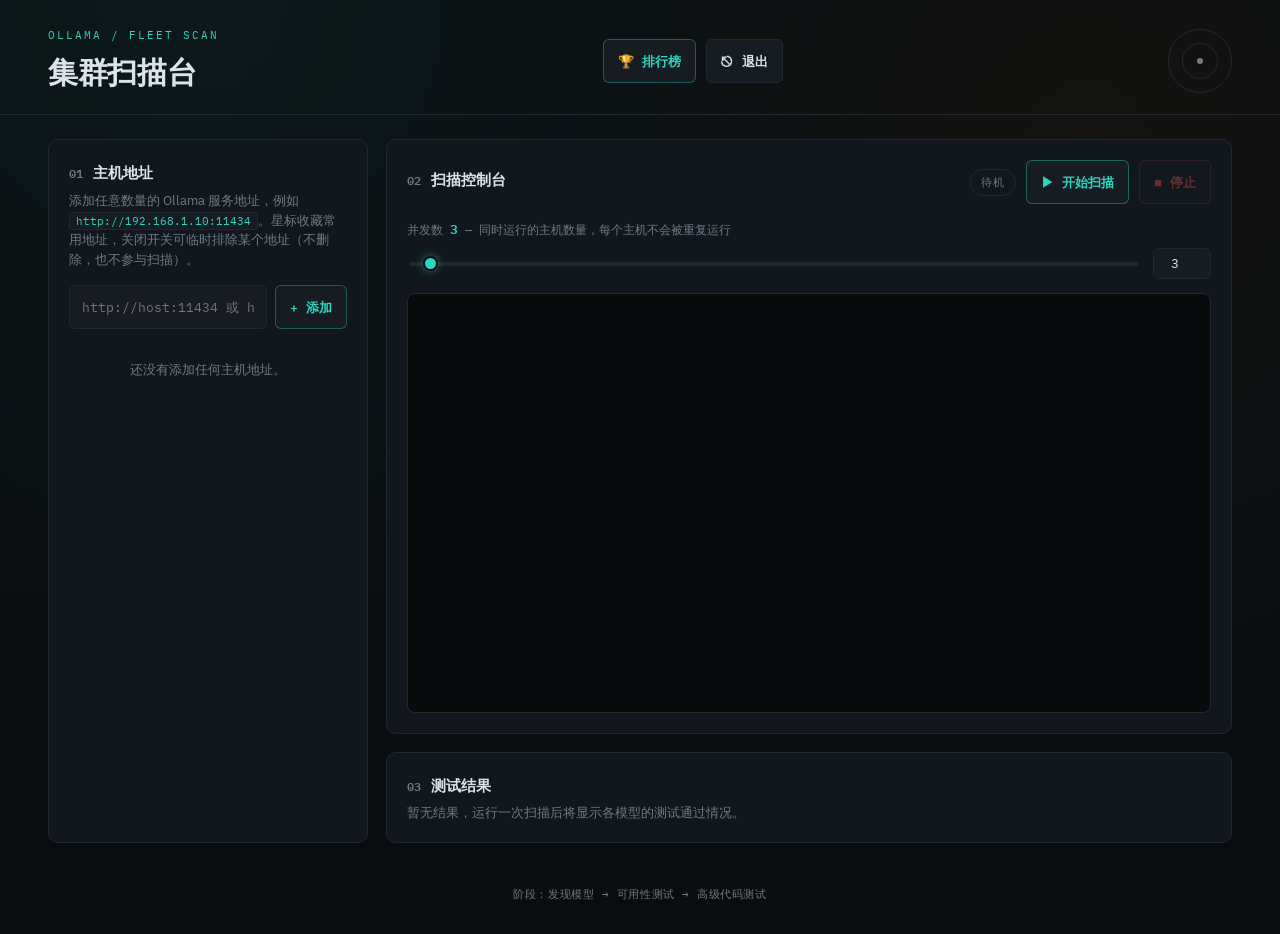
==== static/index.html @ 07a6839a "移到仓库根目录，方便 Coolify 直接识别" ====
<!DOCTYPE html>
<html lang="zh-CN">
<head>
<meta charset="UTF-8" />
<meta name="viewport" content="width=device-width, initial-scale=1.0" />
<title>Ollama 集群扫描台</title>
<link rel="preconnect" href="https://fonts.googleapis.com" />
<link href="https://fonts.googleapis.com/css2?family=IBM+Plex+Mono:wght@400;500;600;700&family=IBM+Plex+Sans:wght@400;500;600&display=swap" rel="stylesheet">
<link rel="stylesheet" href="style.css" />
</head>
<body>
  <div class="scanline-overlay" aria-hidden="true"></div>

  <header class="topbar">
    <div class="topbar__id">
      <span class="eyebrow">OLLAMA / FLEET SCAN</span>
      <h1>集群扫描台</h1>
    </div>
    <div class="topbar__actions">
      <button id="leaderboardToggle" class="btn btn--add">🏆 排行榜</button>
      <button id="logoutBtn" class="btn" title="退出登录">⎋ 退出</button>
    </div>
    <div class="radar" id="radar" aria-hidden="true">
      <div class="radar__ring radar__ring--1"></div>
      <div class="radar__ring radar__ring--2"></div>
      <div class="radar__sweep" id="radarSweep"></div>
      <div class="radar__core"></div>
    </div>
  </header>

  <main class="layout">
    <!-- 主机管理面板 -->
    <section class="panel panel--hosts" aria-labelledby="hostsTitle">
      <h2 id="hostsTitle" class="panel__title">
        <span class="panel__index">01</span> 主机地址
      </h2>
      <p class="panel__hint">添加任意数量的 Ollama 服务地址，例如 <code>http://192.168.1.10:11434</code>。星标收藏常用地址，关闭开关可临时排除某个地址（不删除，也不参与扫描）。</p>

      <form id="hostForm" class="host-form">
        <input
          type="text"
          id="hostInput"
          class="host-form__input"
          placeholder="http://host:11434 或 host:11434"
          autocomplete="off"
          spellcheck="false"
        />
        <button type="submit" class="btn btn--add">+ 添加</button>
      </form>

      <ul id="hostList" class="host-list" aria-live="polite">
        <!-- 动态渲染 -->
      </ul>
      <p id="hostEmpty" class="host-empty">还没有添加任何主机地址。</p>
    </section>

    <!-- 控制与日志 -->
    <section class="panel panel--console" aria-labelledby="consoleTitle">
      <div class="console-head">
        <h2 id="consoleTitle" class="panel__title">
          <span class="panel__index">02</span> 扫描控制台
        </h2>
        <div class="controls">
          <span id="statusPill" class="status-pill status-pill--idle">待机</span>
          <button id="startBtn" class="btn btn--start">▶ 开始扫描</button>
          <button id="stopBtn" class="btn btn--stop" disabled>■ 停止</button>
        </div>
      </div>

      <div class="concurrency">
        <label for="concurrencyRange" class="concurrency__label">
          并发数 <span id="concurrencyValue" class="concurrency__value">3</span>
          <span class="concurrency__hint">— 同时运行的主机数量，每个主机不会被重复运行</span>
        </label>
        <div class="concurrency__row">
          <input type="range" id="concurrencyRange" min="1" max="100" value="3" />
          <input type="number" id="concurrencyNumber" min="1" max="100" value="3" class="concurrency__number" />
        </div>
      </div>

      <div id="log" class="log" role="log" aria-live="polite"></div>
    </section>

    <!-- 结果面板 -->
    <section class="panel panel--results" aria-labelledby="resultsTitle">
      <h2 id="resultsTitle" class="panel__title">
        <span class="panel__index">03</span> 测试结果
      </h2>
      <div id="resultsBody" class="results-body">
        <p class="results-empty">暂无结果，运行一次扫描后将显示各模型的测试通过情况。</p>
      </div>
    </section>

    <!-- 排行榜（含左侧连通性侧边栏） -->
    <section class="panel panel--leaderboard" id="leaderboardPanel" aria-labelledby="leaderboardTitle" hidden>
      <div class="console-head">
        <h2 id="leaderboardTitle" class="panel__title">
          <span class="panel__index">04</span> 响应速度排行榜
        </h2>
        <button id="leaderboardRefresh" class="btn btn--add">↻ 刷新</button>
      </div>
      <p class="panel__hint">按高级测试总耗时升序排名，仅全部通过的模型参与排名；失败项只额外记录，不参与排名。点击「重新测试」验证该 链接+模型 是否仍然有效。</p>

      <div class="leaderboard-layout">
        <!-- 左侧：已添加链接 + 每个模型的连通性状态 -->
        <aside class="lb-sidebar" aria-label="链接与模型连通性">
          <h3 class="lb-sidebar__title">已添加链接</h3>
          <ul id="lbHostList" class="lb-host-list"></ul>
          <p id="lbHostEmpty" class="host-empty">还没有已添加的主机地址。</p>

          <div id="lbModelPanel" class="lb-model-panel" hidden>
            <div class="lb-model-panel__head">
              <span id="lbModelHostLabel" class="lb-model-panel__host"></span>
            </div>
            <ul id="lbModelList" class="lb-model-list"></ul>
            <p id="lbModelEmpty" class="host-empty">该主机尚无已发现的模型，先运行一次扫描。</p>
          </div>
        </aside>

        <!-- 右侧：排行榜表格 -->
        <div class="lb-main">
          <div class="lb-section">
            <h3 class="lb-section__title">排行榜（全部通过）</h3>
            <div id="lbRanked" class="lb-table">
              <p class="results-empty">暂无排名数据。</p>
            </div>
          </div>
          <div class="lb-section">
            <h3 class="lb-section__title">失败记录（不参与排名）</h3>
            <div id="lbFailed" class="lb-table">
              <p class="results-empty">暂无失败记录。</p>
            </div>
          </div>
        </div>
      </div>
    </section>
  </main>

  <footer class="footer">
    <span>阶段：发现模型 → 可用性测试 → 高级代码测试</span>
  </footer>

  <script src="app.js"></script>
</body>
</html>
---- static/style.css ----
/* ===== Design tokens =====
   void   #0A0D10  background
   panel  #12171D  card surface
   line   #212930  borders / hairlines
   ink    #DCE4EA  primary text
   dim    #6E7A85  secondary text
   signal #2DD4BF  teal — pass / active
   warn   #F5A524  amber — running
   fail   #FB5D5D  red — failure
*/

:root {
  --void: #0A0D10;
  --panel: #12171D;
  --panel-raised: #161C22;
  --line: #212930;
  --ink: #DCE4EA;
  --dim: #6E7A85;
  --signal: #2DD4BF;
  --warn: #F5A524;
  --fail: #FB5D5D;
  --font-mono: 'IBM Plex Mono', ui-monospace, SFMono-Regular, Menlo, monospace;
  --font-sans: 'IBM Plex Sans', system-ui, -apple-system, sans-serif;
}

* { box-sizing: border-box; }

html, body {
  margin: 0;
  padding: 0;
  background: var(--void);
  color: var(--ink);
  font-family: var(--font-sans);
  min-height: 100vh;
}

body {
  background-image:
    radial-gradient(circle at 15% 0%, rgba(45, 212, 191, 0.06), transparent 45%),
    radial-gradient(circle at 85% 15%, rgba(245, 165, 36, 0.04), transparent 40%);
}

.scanline-overlay {
  position: fixed;
  inset: 0;
  pointer-events: none;
  z-index: 1;
  background: repeating-linear-gradient(
    to bottom,
    rgba(255,255,255,0.012) 0px,
    rgba(255,255,255,0.012) 1px,
    transparent 1px,
    transparent 3px
  );
  opacity: 0.5;
}

code {
  font-family: var(--font-mono);
  background: var(--panel-raised);
  border: 1px solid var(--line);
  padding: 1px 6px;
  border-radius: 3px;
  font-size: 0.85em;
  color: var(--signal);
}

/* ===== Topbar ===== */

.topbar {
  display: flex;
  align-items: center;
  justify-content: space-between;
  padding: 28px clamp(16px, 4vw, 48px) 20px;
  border-bottom: 1px solid var(--line);
}

.eyebrow {
  display: block;
  font-family: var(--font-mono);
  font-size: 11px;
  letter-spacing: 0.18em;
  color: var(--signal);
  margin-bottom: 6px;
}

.topbar__id h1 {
  font-family: var(--font-mono);
  font-weight: 600;
  font-size: clamp(22px, 3.4vw, 30px);
  margin: 0;
  letter-spacing: -0.01em;
}

/* Signature element: radar sweep */
.radar {
  position: relative;
  width: 64px;
  height: 64px;
  flex-shrink: 0;
}

.radar__ring {
  position: absolute;
  inset: 0;
  border-radius: 50%;
  border: 1px solid var(--line);
}

.radar__ring--2 {
  inset: 14px;
}

.radar__core {
  position: absolute;
  inset: 0;
  margin: auto;
  width: 6px;
  height: 6px;
  border-radius: 50%;
  background: var(--dim);
  transition: background 0.4s ease, box-shadow 0.4s ease;
}

.radar__sweep {
  position: absolute;
  inset: 0;
  border-radius: 50%;
  background: conic-gradient(from 0deg, rgba(45,212,191,0.55), transparent 30%);
  opacity: 0;
  animation: none;
}

.radar.is-active .radar__sweep {
  opacity: 1;
  animation: spin 1.8s linear infinite;
}

.radar.is-active .radar__core {
  background: var(--signal);
  box-shadow: 0 0 10px 2px rgba(45,212,191,0.5);
}

@keyframes spin {
  to { transform: rotate(360deg); }
}

@media (prefers-reduced-motion: reduce) {
  .radar.is-active .radar__sweep { animation: none; opacity: 0.35; }
}

/* ===== Layout ===== */

.layout {
  display: grid;
  grid-template-columns: 320px 1fr;
  grid-template-rows: auto auto;
  gap: 18px;
  padding: 24px clamp(16px, 4vw, 48px);
  position: relative;
  z-index: 2;
}

.panel--hosts { grid-column: 1; grid-row: 1 / 3; }
.panel--console { grid-column: 2; grid-row: 1; }
.panel--results { grid-column: 2; grid-row: 2; }
.panel--leaderboard { grid-column: 1 / 3; grid-row: 3; }

@media (max-width: 880px) {
  .layout { grid-template-columns: 1fr; }
  .panel--hosts, .panel--console, .panel--results, .panel--leaderboard { grid-column: 1; grid-row: auto; }
}

.topbar__actions {
  display: flex;
  align-items: center;
  gap: 10px;
}

.panel {
  background: var(--panel);
  border: 1px solid var(--line);
  border-radius: 10px;
  padding: 20px;
}

.panel__title {
  display: flex;
  align-items: baseline;
  gap: 10px;
  font-family: var(--font-mono);
  font-size: 15px;
  font-weight: 600;
  margin: 0 0 6px;
  color: var(--ink);
}

.panel__index {
  color: var(--dim);
  font-size: 12px;
}

.panel__hint {
  color: var(--dim);
  font-size: 13px;
  margin: 0 0 16px;
  line-height: 1.5;
}

/* ===== Host form & list ===== */

.host-form {
  display: flex;
  gap: 8px;
  margin-bottom: 14px;
}

.host-form__input {
  flex: 1;
  background: var(--panel-raised);
  border: 1px solid var(--line);
  border-radius: 6px;
  padding: 10px 12px;
  color: var(--ink);
  font-family: var(--font-mono);
  font-size: 13px;
  outline: none;
  min-width: 0;
}

.host-form__input:focus {
  border-color: var(--signal);
  box-shadow: 0 0 0 3px rgba(45,212,191,0.15);
}

.btn {
  font-family: var(--font-mono);
  font-size: 13px;
  font-weight: 600;
  border-radius: 6px;
  border: 1px solid var(--line);
  padding: 10px 14px;
  cursor: pointer;
  background: var(--panel-raised);
  color: var(--ink);
  transition: border-color 0.15s ease, color 0.15s ease, background 0.15s ease;
  white-space: nowrap;
}

.btn:focus-visible {
  outline: 2px solid var(--signal);
  outline-offset: 2px;
}

.btn:hover:not(:disabled) { border-color: var(--dim); }

.btn--add { color: var(--signal); border-color: rgba(45,212,191,0.35); }
.btn--add:hover:not(:disabled) { background: rgba(45,212,191,0.08); }

.btn--start { color: var(--signal); border-color: rgba(45,212,191,0.4); }
.btn--start:hover:not(:disabled) { background: rgba(45,212,191,0.1); }

.btn--stop { color: var(--fail); border-color: rgba(251,93,93,0.35); }
.btn--stop:hover:not(:disabled) { background: rgba(251,93,93,0.1); }

.btn:disabled { opacity: 0.35; cursor: not-allowed; }

.host-list {
  list-style: none;
  margin: 0;
  padding: 0;
  display: flex;
  flex-direction: column;
  gap: 6px;
  max-height: 480px;
  overflow-y: auto;
}

.host-item {
  display: flex;
  align-items: center;
  gap: 8px;
  background: var(--panel-raised);
  border: 1px solid var(--line);
  border-radius: 6px;
  padding: 9px 10px;
  transition: opacity 0.15s ease;
}

.host-item--disabled {
  opacity: 0.45;
}

.host-item--disabled .host-item__url {
  text-decoration: line-through;
  text-decoration-color: var(--dim);
}

/* Star / favorite toggle */
.host-item__star {
  background: none;
  border: none;
  cursor: pointer;
  font-size: 15px;
  line-height: 1;
  padding: 2px 3px;
  color: var(--line);
  flex-shrink: 0;
  transition: color 0.15s ease, text-shadow 0.15s ease, transform 0.1s ease;
}

.host-item__star:hover { color: var(--dim); }

.host-item__star.is-lit {
  color: var(--warn);
  text-shadow: 0 0 8px rgba(245,165,36,0.55);
}

.host-item__star:active { transform: scale(0.9); }

.host-item__url {
  font-family: var(--font-mono);
  font-size: 12.5px;
  flex: 1;
  overflow: hidden;
  text-overflow: ellipsis;
  white-space: nowrap;
  color: var(--ink);
}

/* Enable/disable toggle switch */
.host-item__toggle {
  position: relative;
  flex-shrink: 0;
  cursor: pointer;
}

.host-item__toggle input {
  position: absolute;
  opacity: 0;
  width: 1px;
  height: 1px;
}

.host-item__toggle-track {
  display: block;
  width: 30px;
  height: 17px;
  border-radius: 999px;
  background: var(--void);
  border: 1px solid var(--line);
  position: relative;
  transition: background 0.15s ease, border-color 0.15s ease;
}

.host-item__toggle-thumb {
  position: absolute;
  top: 1px;
  left: 1px;
  width: 13px;
  height: 13px;
  border-radius: 50%;
  background: var(--dim);
  transition: transform 0.15s ease, background 0.15s ease;
}

.host-item__toggle input:checked + .host-item__toggle-track {
  background: rgba(45,212,191,0.15);
  border-color: rgba(45,212,191,0.5);
}

.host-item__toggle input:checked + .host-item__toggle-track .host-item__toggle-thumb {
  transform: translateX(13px);
  background: var(--signal);
  box-shadow: 0 0 6px rgba(45,212,191,0.5);
}

.host-item__toggle input:focus-visible + .host-item__toggle-track {
  outline: 2px solid var(--signal);
  outline-offset: 2px;
}

.host-item__remove {
  background: none;
  border: none;
  color: var(--dim);
  cursor: pointer;
  font-size: 15px;
  line-height: 1;
  padding: 4px 6px;
  border-radius: 4px;
  flex-shrink: 0;
}

.host-item__remove:hover { color: var(--fail); background: rgba(251,93,93,0.1); }

.host-empty {
  color: var(--dim);
  font-size: 13px;
  text-align: center;
  padding: 18px 0;
  margin: 0;
}

/* ===== Console ===== */

.console-head {
  display: flex;
  align-items: center;
  justify-content: space-between;
  flex-wrap: wrap;
  gap: 12px;
  margin-bottom: 14px;
}

.controls {
  display: flex;
  align-items: center;
  gap: 10px;
}

.status-pill {
  font-family: var(--font-mono);
  font-size: 11px;
  letter-spacing: 0.08em;
  padding: 5px 10px;
  border-radius: 999px;
  border: 1px solid var(--line);
  color: var(--dim);
}

.status-pill--idle { color: var(--dim); }
.status-pill--running { color: var(--warn); border-color: rgba(245,165,36,0.4); background: rgba(245,165,36,0.08); }
.status-pill--stopping { color: var(--fail); border-color: rgba(251,93,93,0.4); background: rgba(251,93,93,0.08); }
.status-pill--done { color: var(--signal); border-color: rgba(45,212,191,0.4); background: rgba(45,212,191,0.08); }

.log {
  background: #080A0C;
  border: 1px solid var(--line);
  border-radius: 8px;
  padding: 14px 16px;
  height: 420px;
  overflow-y: auto;
  font-family: var(--font-mono);
  font-size: 12.5px;
  line-height: 1.65;
  color: #A9B4BC;
  white-space: pre-wrap;
  word-break: break-word;
}

/* ===== Concurrency control ===== */

.concurrency {
  margin-bottom: 14px;
}

.concurrency__label {
  display: block;
  font-family: var(--font-mono);
  font-size: 12px;
  color: var(--dim);
  margin-bottom: 8px;
}

.concurrency__value {
  color: var(--signal);
  font-weight: 600;
  font-size: 13px;
}

.concurrency__hint {
  color: var(--dim);
  font-weight: 400;
}

.concurrency__row {
  display: flex;
  align-items: center;
  gap: 12px;
}

.concurrency__row input[type="range"] {
  flex: 1;
  -webkit-appearance: none;
  appearance: none;
  height: 4px;
  border-radius: 999px;
  background: var(--line);
  outline: none;
}

.concurrency__row input[type="range"]::-webkit-slider-thumb {
  -webkit-appearance: none;
  appearance: none;
  width: 15px;
  height: 15px;
  border-radius: 50%;
  background: var(--signal);
  box-shadow: 0 0 8px rgba(45,212,191,0.5);
  cursor: pointer;
  border: 2px solid var(--void);
}

.concurrency__row input[type="range"]::-moz-range-thumb {
  width: 15px;
  height: 15px;
  border-radius: 50%;
  background: var(--signal);
  box-shadow: 0 0 8px rgba(45,212,191,0.5);
  cursor: pointer;
  border: 2px solid var(--void);
}

.concurrency__row input[type="range"]:disabled {
  opacity: 0.4;
}

.concurrency__number {
  width: 58px;
  background: var(--panel-raised);
  border: 1px solid var(--line);
  border-radius: 6px;
  padding: 6px 8px;
  color: var(--ink);
  font-family: var(--font-mono);
  font-size: 13px;
  text-align: center;
}

.concurrency__number:focus {
  outline: none;
  border-color: var(--signal);
  box-shadow: 0 0 0 3px rgba(45,212,191,0.15);
}

.concurrency__number:disabled {
  opacity: 0.4;
}

.log__empty { color: var(--dim); }

.log__line { }
.log__ts { color: var(--dim); margin-right: 8px; }

/* ===== Results ===== */

.results-empty {
  color: var(--dim);
  font-size: 13px;
  margin: 0;
}

.results-body { display: flex; flex-direction: column; gap: 14px; }

.result-card {
  border: 1px solid var(--line);
  border-radius: 8px;
  overflow: hidden;
}

.result-card__head {
  display: flex;
  align-items: center;
  justify-content: space-between;
  padding: 10px 14px;
  background: var(--panel-raised);
  font-family: var(--font-mono);
  font-size: 13px;
}

.result-card__badge {
  font-size: 11px;
  padding: 3px 9px;
  border-radius: 999px;
  border: 1px solid;
}

.result-card__badge--pass { color: var(--signal); border-color: rgba(45,212,191,0.4); background: rgba(45,212,191,0.08); }
.result-card__badge--fail { color: var(--fail); border-color: rgba(251,93,93,0.4); background: rgba(251,93,93,0.08); }
.result-card__badge--na { color: var(--dim); border-color: var(--line); }

.result-card__tests {
  padding: 8px 14px 12px;
  display: flex;
  flex-direction: column;
  gap: 6px;
}

.result-test {
  display: flex;
  justify-content: space-between;
  gap: 10px;
  font-size: 12.5px;
  font-family: var(--font-mono);
}

.result-test__status--PASS { color: var(--signal); }
.result-test__status--CODE_ERROR,
.result-test__status--WRONG_OUTPUT,
.result-test__status--REQUEST_FAIL { color: var(--fail); }

/* ===== Footer ===== */

.footer {
  text-align: center;
  color: var(--dim);
  font-family: var(--font-mono);
  font-size: 11px;
  letter-spacing: 0.05em;
  padding: 20px 16px 32px;
}

/* ===== Login page ===== */

.login-body {
  display: flex;
  align-items: center;
  justify-content: center;
  min-height: 100vh;
}

.login-wrap {
  position: relative;
  z-index: 2;
  width: 100%;
  max-width: 380px;
  padding: 20px;
}

.login-card {
  background: var(--panel);
  border: 1px solid var(--line);
  border-radius: 10px;
  padding: 28px 26px 24px;
  display: flex;
  flex-direction: column;
  gap: 10px;
}

.login-title {
  font-family: var(--font-mono);
  font-size: 22px;
  font-weight: 600;
  margin: 0;
  color: var(--ink);
}

.login-hint {
  color: var(--dim);
  font-size: 13px;
  margin: 0 0 8px;
  line-height: 1.5;
}

.login-input {
  background: var(--panel-raised);
  border: 1px solid var(--line);
  border-radius: 6px;
  padding: 12px 14px;
  color: var(--ink);
  font-family: var(--font-mono);
  font-size: 14px;
  outline: none;
}

.login-input:focus { border-color: var(--signal); }

.login-submit { width: 100%; justify-content: center; margin-top: 4px; }

.login-error {
  min-height: 18px;
  color: var(--fail);
  font-size: 12.5px;
  margin: 4px 0 0;
}

/* ===== Leaderboard ===== */

.leaderboard-layout {
  display: grid;
  grid-template-columns: 260px 1fr;
  gap: 18px;
}

@media (max-width: 880px) {
  .leaderboard-layout { grid-template-columns: 1fr; }
}

.lb-sidebar {
  border-right: 1px solid var(--line);
  padding-right: 16px;
  display: flex;
  flex-direction: column;
  gap: 12px;
  min-width: 0;
}

@media (max-width: 880px) {
  .lb-sidebar { border-right: none; border-bottom: 1px solid var(--line); padding-right: 0; padding-bottom: 16px; }
}

.lb-sidebar__title {
  font-family: var(--font-mono);
  font-size: 12px;
  letter-spacing: 0.08em;
  color: var(--dim);
  text-transform: uppercase;
  margin: 0;
}

.lb-host-list {
  list-style: none;
  margin: 0;
  padding: 0;
  display: flex;
  flex-direction: column;
  gap: 6px;
  max-height: 220px;
  overflow-y: auto;
}

.lb-host-item {
  width: 100%;
  text-align: left;
  background: var(--panel-raised);
  border: 1px solid var(--line);
  border-radius: 6px;
  padding: 9px 12px;
  color: var(--ink);
  font-family: var(--font-mono);
  font-size: 12.5px;
  cursor: pointer;
  word-break: break-all;
}

.lb-host-item:hover { border-color: var(--dim); }
.lb-host-item.is-active { border-color: var(--signal); color: var(--signal); background: rgba(45,212,191,0.08); }

.lb-model-panel {
  border-top: 1px solid var(--line);
  padding-top: 12px;
}

.lb-model-panel__head {
  margin-bottom: 8px;
}

.lb-model-panel__host {
  font-family: var(--font-mono);
  font-size: 11.5px;
  color: var(--dim);
  word-break: break-all;
}

.lb-model-list {
  list-style: none;
  margin: 0;
  padding: 0;
  display: flex;
  flex-direction: column;
  gap: 6px;
  max-height: 260px;
  overflow-y: auto;
}

.lb-model-item {
  display: flex;
  align-items: center;
  gap: 8px;
  width: 100%;
  background: var(--panel-raised);
  border: 1px solid var(--line);
  border-radius: 6px;
  padding: 8px 10px;
  color: var(--ink);
  font-family: var(--font-mono);
  font-size: 12px;
  cursor: pointer;
  text-align: left;
}

.lb-model-item:hover { border-color: var(--dim); }

.status-dot {
  width: 9px;
  height: 9px;
  border-radius: 50%;
  flex: 0 0 auto;
  background: var(--dim);
  box-shadow: 0 0 0 3px transparent;
}

.status-dot--ok { background: var(--signal); box-shadow: 0 0 0 3px rgba(45,212,191,0.18); }
.status-dot--fail { background: var(--fail); box-shadow: 0 0 0 3px rgba(251,93,93,0.18); }
.status-dot--unknown { background: var(--dim); }
.status-dot--checking { background: var(--warn); animation: dot-pulse 0.9s ease-in-out infinite; }

@keyframes dot-pulse {
  0%, 100% { opacity: 1; }
  50% { opacity: 0.35; }
}

.lb-model-item__name { flex: 1; overflow: hidden; text-overflow: ellipsis; white-space: nowrap; }

.lb-main {
  display: flex;
  flex-direction: column;
  gap: 22px;
  min-width: 0;
}

.lb-section__title {
  font-family: var(--font-mono);
  font-size: 13px;
  color: var(--ink);
  margin: 0 0 10px;
}

.lb-table { display: flex; flex-direction: column; gap: 8px; }

.lb-row {
  display: flex;
  align-items: center;
  gap: 12px;
  background: var(--panel-raised);
  border: 1px solid var(--line);
  border-radius: 8px;
  padding: 10px 14px;
  flex-wrap: wrap;
}

.lb-row__rank {
  font-family: var(--font-mono);
  font-weight: 700;
  color: var(--signal);
  width: 28px;
  flex: 0 0 auto;
}

.lb-row--fail .lb-row__rank { color: var(--fail); }

.lb-row__info { flex: 1; min-width: 180px; }
.lb-row__model { font-family: var(--font-mono); font-size: 13px; color: var(--ink); }
.lb-row__host { color: var(--dim); font-size: 11.5px; word-break: break-all; }

.lb-row__stats {
  font-family: var(--font-mono);
  font-size: 12px;
  color: var(--dim);
  white-space: nowrap;
}

.lb-row__stats strong { color: var(--ink); }

.lb-row__retest {
  font-family: var(--font-mono);
  font-size: 11.5px;
  padding: 6px 10px;
  border-radius: 6px;
  border: 1px solid var(--line);
  background: transparent;
  color: var(--dim);
  cursor: pointer;
  flex: 0 0 auto;
}

.lb-row__retest:hover:not(:disabled) { color: var(--signal); border-color: rgba(45,212,191,0.4); }
.lb-row__retest:disabled { opacity: 0.5; cursor: wait; }
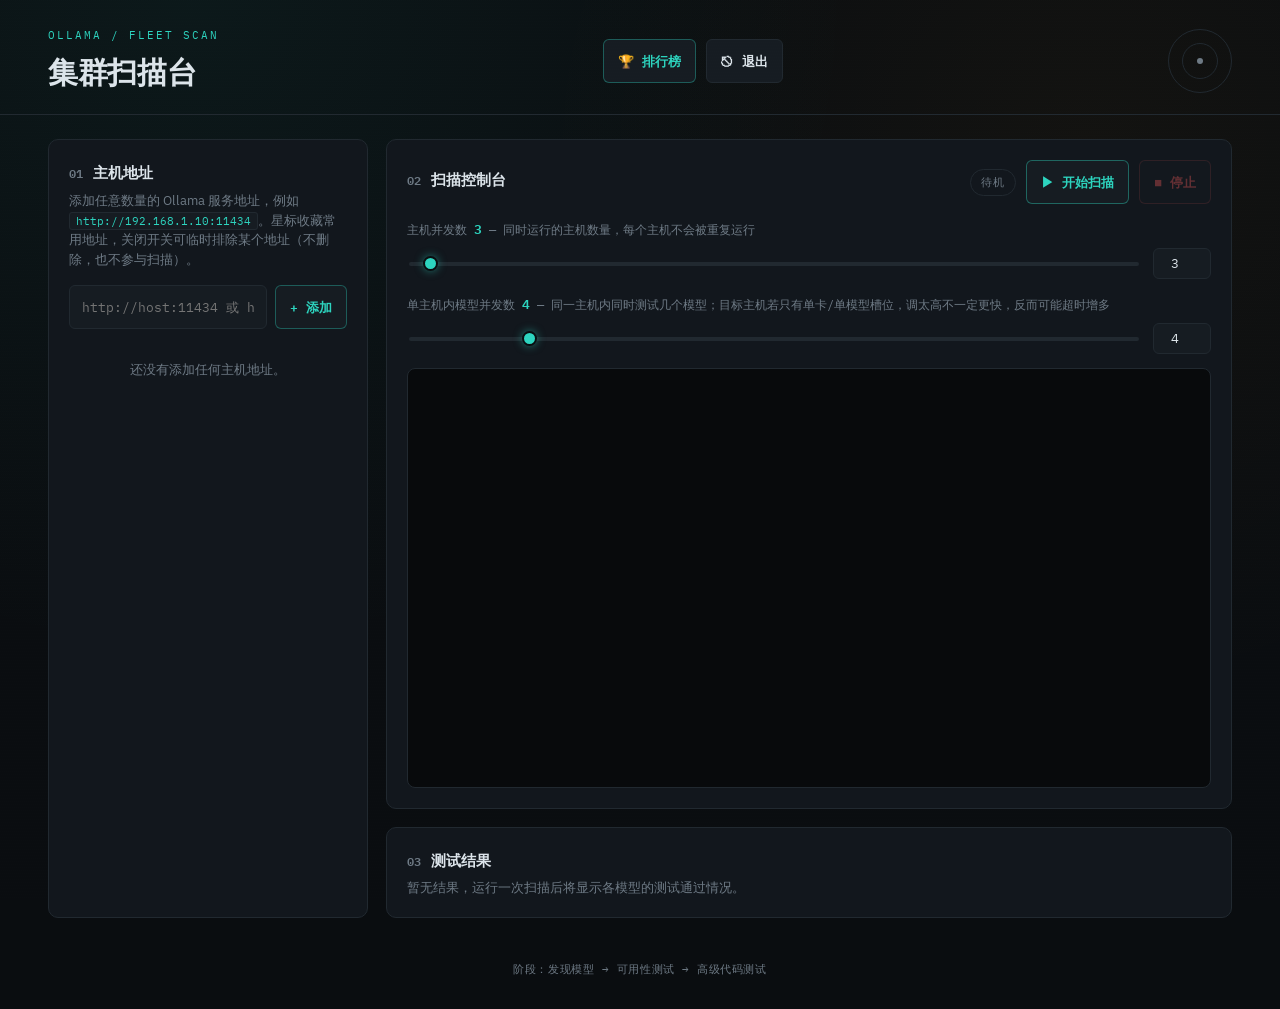
==== commit 38692daf: "Add files via upload" ====
--- a/static/index.html
+++ b/static/index.html
@@ -69,12 +69,23 @@
 
       <div class="concurrency">
         <label for="concurrencyRange" class="concurrency__label">
-          并发数 <span id="concurrencyValue" class="concurrency__value">3</span>
+          主机并发数 <span id="concurrencyValue" class="concurrency__value">3</span>
           <span class="concurrency__hint">— 同时运行的主机数量，每个主机不会被重复运行</span>
         </label>
         <div class="concurrency__row">
           <input type="range" id="concurrencyRange" min="1" max="100" value="3" />
           <input type="number" id="concurrencyNumber" min="1" max="100" value="3" class="concurrency__number" />
+        </div>
+      </div>
+
+      <div class="concurrency">
+        <label for="modelConcurrencyRange" class="concurrency__label">
+          单主机内模型并发数 <span id="modelConcurrencyValue" class="concurrency__value">4</span>
+          <span class="concurrency__hint">— 同一主机内同时测试几个模型；目标主机若只有单卡/单模型槽位，调太高不一定更快，反而可能超时增多</span>
+        </label>
+        <div class="concurrency__row">
+          <input type="range" id="modelConcurrencyRange" min="1" max="20" value="4" />
+          <input type="number" id="modelConcurrencyNumber" min="1" max="20" value="4" class="concurrency__number" />
         </div>
       </div>
 
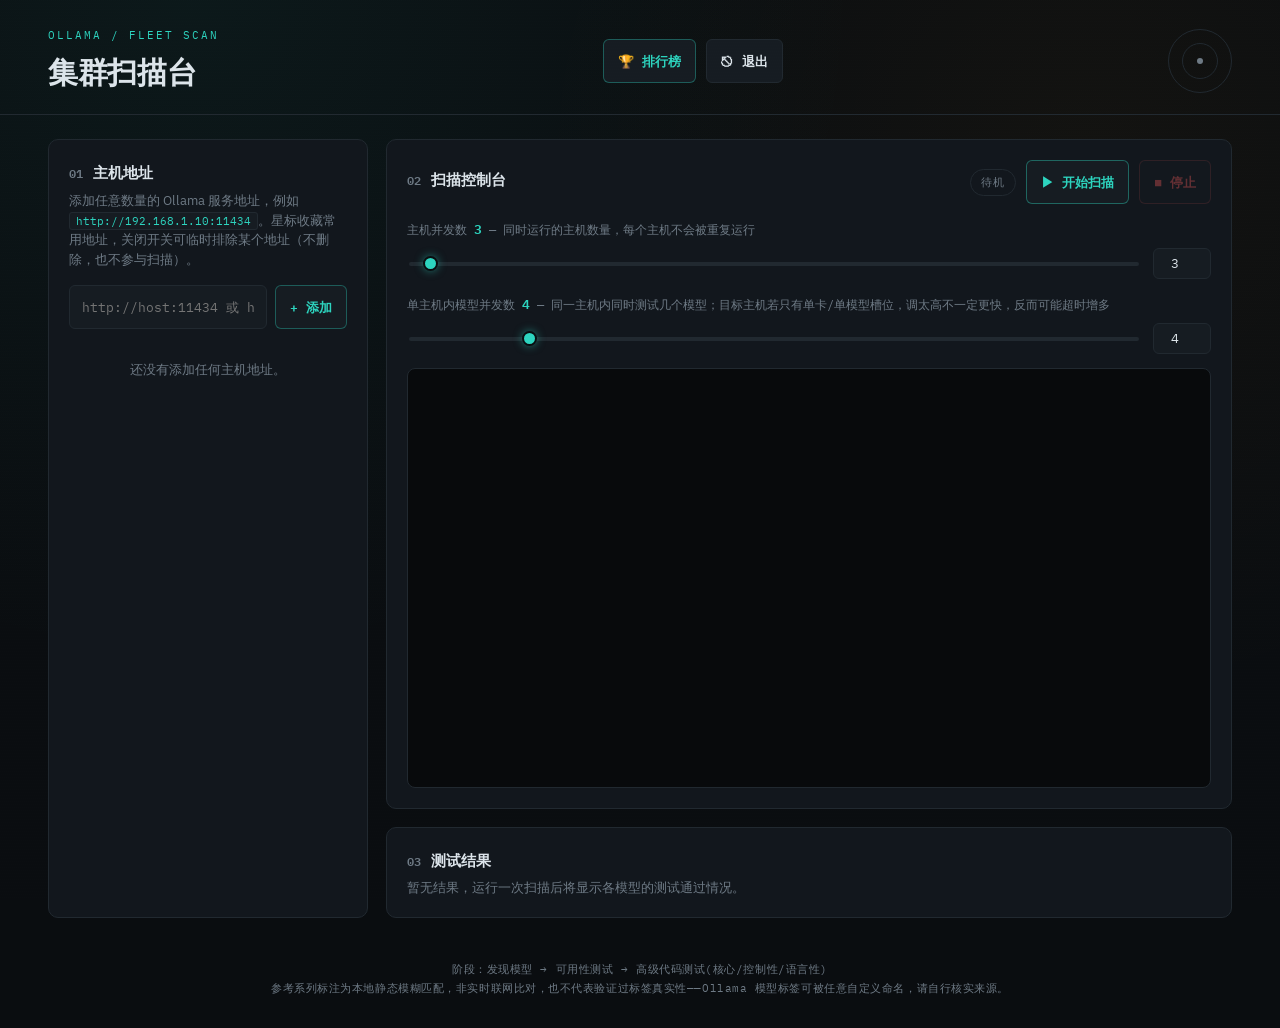
==== commit 03db95f0: "Initial commit of Ollama cluster scanner project" ====
--- a/static/index.html
+++ b/static/index.html
@@ -106,11 +106,22 @@
     <section class="panel panel--leaderboard" id="leaderboardPanel" aria-labelledby="leaderboardTitle" hidden>
       <div class="console-head">
         <h2 id="leaderboardTitle" class="panel__title">
-          <span class="panel__index">04</span> 响应速度排行榜
+          <span class="panel__index">04</span> 排行榜
         </h2>
         <button id="leaderboardRefresh" class="btn btn--add">↻ 刷新</button>
       </div>
-      <p class="panel__hint">按高级测试总耗时升序排名，仅全部通过的模型参与排名；失败项只额外记录，不参与排名。点击「重新测试」验证该 链接+模型 是否仍然有效。</p>
+      <p class="panel__hint">
+        三个维度分开排名：<strong>核心测试</strong>考代码正确性与速度；<strong>控制性</strong>用标准
+        tool-calling 协议（同 Hermes Agent / OpenClaw 驱动模型的方式）验证模型是否真的调用工具完成了文件读写，
+        而不是嘴上说说；<strong>语言性</strong>考纯文本输出是否严格符合格式/字数/关键词等客观要求。
+        每个维度内只有全部通过才参与排名（按总耗时升序），有失败项的只额外记录。
+      </p>
+
+      <div class="lb-tabs" role="tablist">
+        <button type="button" class="lb-tab is-active" data-cat="core" role="tab">核心测试</button>
+        <button type="button" class="lb-tab" data-cat="control" role="tab">控制性 (Agent工具调用)</button>
+        <button type="button" class="lb-tab" data-cat="language" role="tab">语言性</button>
+      </div>
 
       <div class="leaderboard-layout">
         <!-- 左侧：已添加链接 + 每个模型的连通性状态 -->
@@ -131,7 +142,7 @@
         <!-- 右侧：排行榜表格 -->
         <div class="lb-main">
           <div class="lb-section">
-            <h3 class="lb-section__title">排行榜（全部通过）</h3>
+            <h3 id="lbRankedTitle" class="lb-section__title">排行榜（全部通过）</h3>
             <div id="lbRanked" class="lb-table">
               <p class="results-empty">暂无排名数据。</p>
             </div>
@@ -148,7 +159,8 @@
   </main>
 
   <footer class="footer">
-    <span>阶段：发现模型 → 可用性测试 → 高级代码测试</span>
+    <span>阶段：发现模型 → 可用性测试 → 高级代码测试(核心/控制性/语言性)</span>
+    <span class="footer__note">参考系列标注为本地静态模糊匹配，非实时联网比对，也不代表验证过标签真实性——Ollama 模型标签可被任意自定义命名，请自行核实来源。</span>
   </footer>
 
   <script src="app.js"></script>
--- a/static/style.css
+++ b/static/style.css
@@ -867,3 +867,44 @@
 
 .lb-row__retest:hover:not(:disabled) { color: var(--signal); border-color: rgba(45,212,191,0.4); }
 .lb-row__retest:disabled { opacity: 0.5; cursor: wait; }
+
+/* ===== Leaderboard tabs (core/control/language) ===== */
+
+.lb-tabs {
+  display: flex;
+  gap: 6px;
+  margin: 4px 0 16px;
+  flex-wrap: wrap;
+}
+
+.lb-tab {
+  font-family: var(--font-mono);
+  font-size: 12.5px;
+  padding: 8px 14px;
+  border-radius: 999px;
+  border: 1px solid var(--line);
+  background: var(--panel-raised);
+  color: var(--dim);
+  cursor: pointer;
+}
+
+.lb-tab:hover { color: var(--ink); border-color: var(--dim); }
+
+.lb-tab.is-active {
+  color: var(--signal);
+  border-color: rgba(45,212,191,0.5);
+  background: rgba(45,212,191,0.08);
+}
+
+.lb-row__family {
+  font-size: 11px;
+  color: var(--dim);
+  margin-top: 2px;
+}
+
+.footer__note {
+  display: block;
+  font-size: 11px;
+  color: var(--dim);
+  margin-top: 4px;
+}
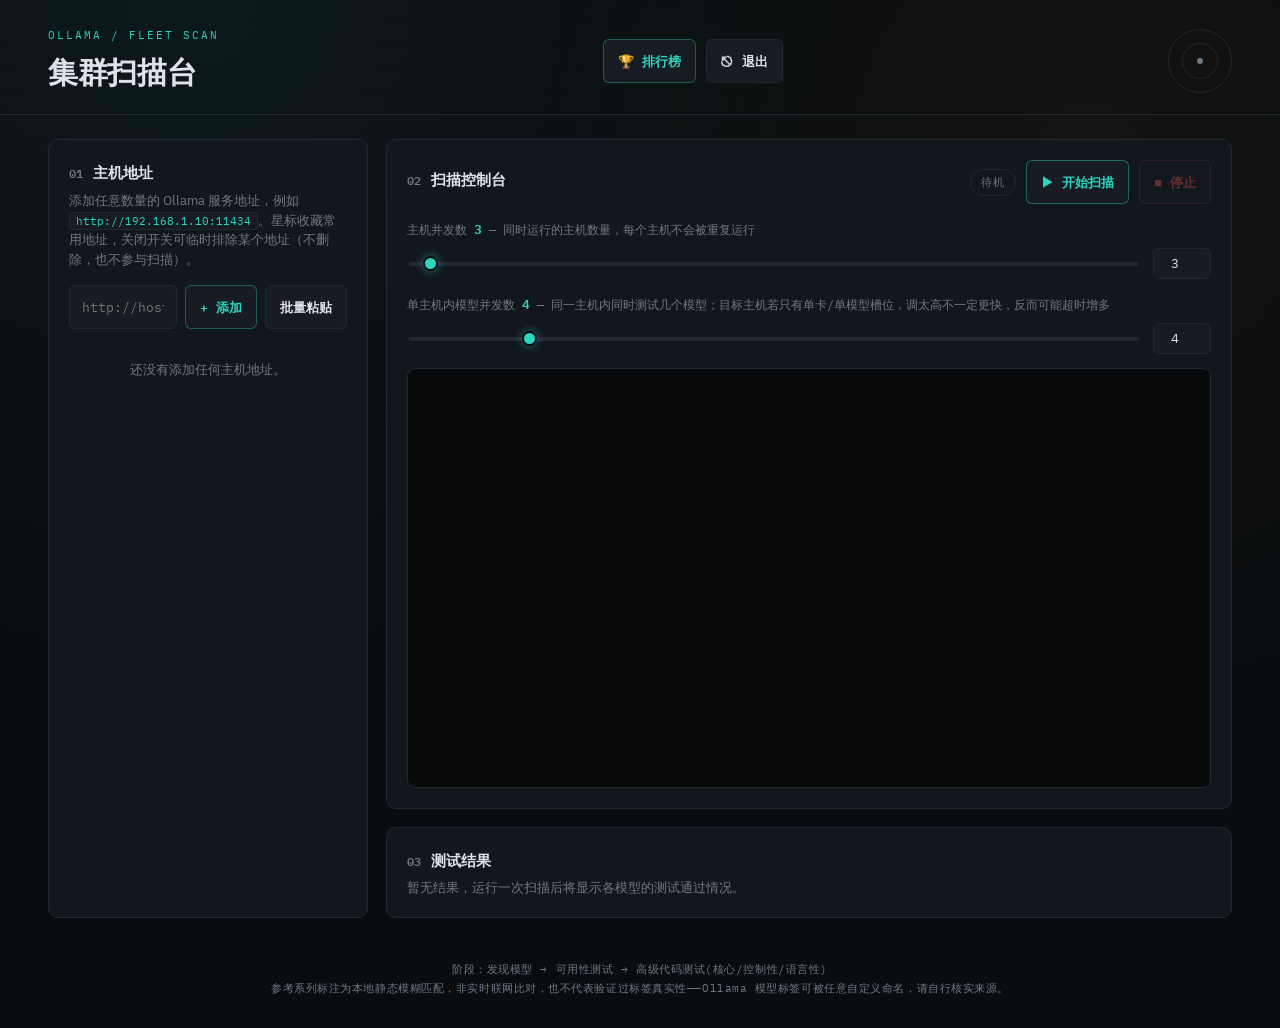
==== commit 42f0fd4e: "Add files via upload" ====
--- a/static/index.html
+++ b/static/index.html
@@ -46,7 +46,18 @@
           spellcheck="false"
         />
         <button type="submit" class="btn btn--add">+ 添加</button>
+        <button type="button" id="batchToggle" class="btn" title="从一段文本里批量识别多个地址">批量粘贴</button>
       </form>
+
+      <div id="batchPanel" class="batch-panel" hidden>
+        <p class="panel__hint">粘贴含有多个地址的文本，会自动提取 <code>ip:port</code>（没写端口默认按 11434）。仅限你自己的内网/授权主机——非内网（非 10.x / 172.16-31.x / 192.168.x）地址会先弹出确认，不会静默加入。</p>
+        <textarea id="batchInput" class="batch-panel__textarea" rows="6" placeholder="把整段文本粘贴到这里…"></textarea>
+        <div class="batch-panel__actions">
+          <button type="button" id="batchParseBtn" class="btn btn--add">解析并添加</button>
+          <button type="button" id="batchCancelBtn" class="btn">取消</button>
+        </div>
+        <ul id="batchPreview" class="batch-panel__preview"></ul>
+      </div>
 
       <ul id="hostList" class="host-list" aria-live="polite">
         <!-- 动态渲染 -->
--- a/static/style.css
+++ b/static/style.css
@@ -233,6 +233,64 @@
   box-shadow: 0 0 0 3px rgba(45,212,191,0.15);
 }
 
+.batch-panel {
+  background: var(--panel-raised);
+  border: 1px solid var(--line);
+  border-radius: 8px;
+  padding: 12px;
+  margin-bottom: 14px;
+}
+
+.batch-panel__textarea {
+  width: 100%;
+  background: var(--panel);
+  border: 1px solid var(--line);
+  border-radius: 6px;
+  padding: 10px 12px;
+  color: var(--ink);
+  font-family: var(--font-mono);
+  font-size: 13px;
+  outline: none;
+  resize: vertical;
+  box-sizing: border-box;
+}
+
+.batch-panel__textarea:focus {
+  border-color: var(--signal);
+  box-shadow: 0 0 0 3px rgba(45,212,191,0.15);
+}
+
+.batch-panel__actions {
+  display: flex;
+  gap: 8px;
+  margin-top: 10px;
+}
+
+.batch-panel__preview {
+  list-style: none;
+  margin: 10px 0 0;
+  padding: 0;
+  display: flex;
+  flex-direction: column;
+  gap: 4px;
+  font-family: var(--font-mono);
+  font-size: 12px;
+}
+
+.batch-panel__preview li {
+  display: flex;
+  align-items: center;
+  gap: 6px;
+}
+
+.batch-panel__preview .tag-private {
+  color: var(--signal);
+}
+
+.batch-panel__preview .tag-public {
+  color: #f59e0b;
+}
+
 .btn {
   font-family: var(--font-mono);
   font-size: 13px;
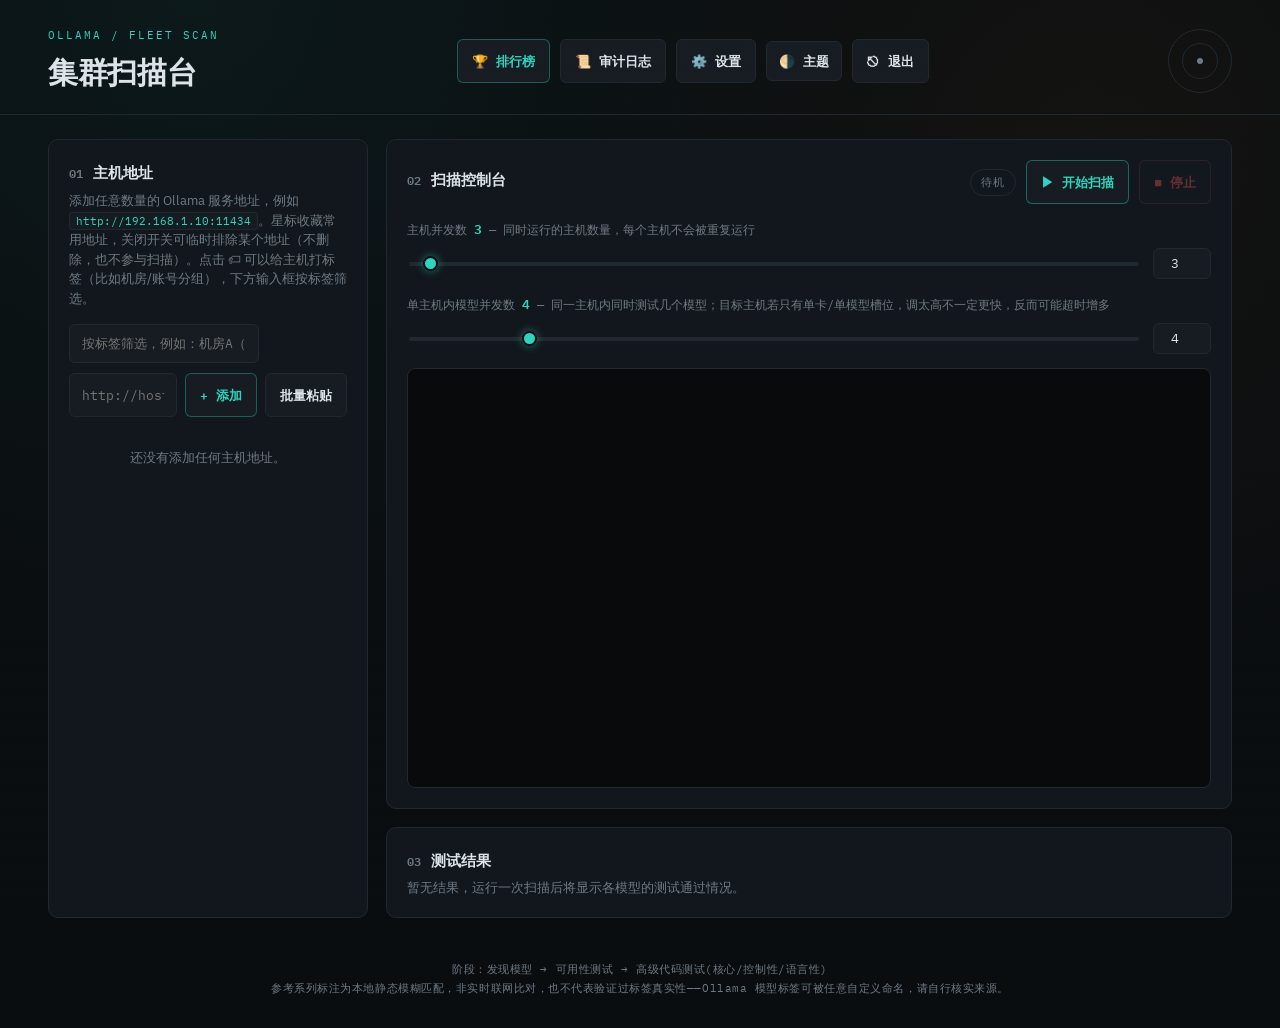
==== commit 6bffca33: "Add files via upload" ====
--- a/static/index.html
+++ b/static/index.html
@@ -18,6 +18,9 @@
     </div>
     <div class="topbar__actions">
       <button id="leaderboardToggle" class="btn btn--add">🏆 排行榜</button>
+      <button id="auditToggle" class="btn" title="查看最近的操作记录">📜 审计日志</button>
+      <button id="settingsToggle" class="btn" title="定时扫描与异常通知设置">⚙️ 设置</button>
+      <button id="themeToggle" class="btn theme-toggle" title="切换深色/浅色主题">🌗 主题</button>
       <button id="logoutBtn" class="btn" title="退出登录">⎋ 退出</button>
     </div>
     <div class="radar" id="radar" aria-hidden="true">
@@ -34,7 +37,11 @@
       <h2 id="hostsTitle" class="panel__title">
         <span class="panel__index">01</span> 主机地址
       </h2>
-      <p class="panel__hint">添加任意数量的 Ollama 服务地址，例如 <code>http://192.168.1.10:11434</code>。星标收藏常用地址，关闭开关可临时排除某个地址（不删除，也不参与扫描）。</p>
+      <p class="panel__hint">添加任意数量的 Ollama 服务地址，例如 <code>http://192.168.1.10:11434</code>。星标收藏常用地址，关闭开关可临时排除某个地址（不删除，也不参与扫描）。点击 🏷 可以给主机打标签（比如机房/账号分组），下方输入框按标签筛选。</p>
+
+      <div class="host-filter">
+        <input type="text" id="hostTagFilter" class="host-form__input" placeholder="按标签筛选，例如：机房A（留空显示全部）" autocomplete="off" />
+      </div>
 
       <form id="hostForm" class="host-form">
         <input
@@ -63,6 +70,14 @@
         <!-- 动态渲染 -->
       </ul>
       <p id="hostEmpty" class="host-empty">还没有添加任何主机地址。</p>
+
+      <div id="hostFailedZone" class="host-failed-zone" hidden>
+        <div class="host-failed-zone__head">
+          <h3 class="host-failed-zone__title">⚠️ 失败区（最近一次扫描整链接不通，防止误连误加回来）</h3>
+          <button id="hostFailedDeleteAllBtn" class="btn btn--danger">🗑 一键删除失败链接</button>
+        </div>
+        <ul id="hostFailedList" class="host-list"></ul>
+      </div>
     </section>
 
     <!-- 控制与日志 -->
@@ -120,6 +135,8 @@
           <span class="panel__index">04</span> 排行榜
         </h2>
         <button id="leaderboardRefresh" class="btn btn--add">↻ 刷新</button>
+        <button id="lbExportCsv" class="btn" title="导出为CSV，方便用Excel打开">⇩ 导出CSV</button>
+        <button id="lbExportMd" class="btn" title="导出为Markdown，方便发给别人看">⇩ 导出MD</button>
       </div>
       <p class="panel__hint">
         三个维度分开排名：<strong>核心测试</strong>考代码正确性与速度；<strong>控制性</strong>用标准
@@ -128,10 +145,17 @@
         每个维度内只有全部通过才参与排名（按总耗时升序），有失败项的只额外记录。
       </p>
 
-      <div class="lb-tabs" role="tablist">
-        <button type="button" class="lb-tab is-active" data-cat="core" role="tab">核心测试</button>
-        <button type="button" class="lb-tab" data-cat="control" role="tab">控制性 (Agent工具调用)</button>
-        <button type="button" class="lb-tab" data-cat="language" role="tab">语言性</button>
+      <div class="lb-mode-toggle" role="tablist">
+        <button type="button" class="lb-tab is-active" data-mode="deep" role="tab">🔬 深度测试</button>
+        <button type="button" class="lb-tab" data-mode="quick" role="tab">⚡ 快速测试（仅检测在线/响应速度）</button>
+      </div>
+
+      <div id="lbDeepOnly">
+        <div class="lb-tabs" role="tablist">
+          <button type="button" class="lb-tab is-active" data-cat="core" role="tab">核心测试</button>
+          <button type="button" class="lb-tab" data-cat="control" role="tab">控制性 (Agent工具调用)</button>
+          <button type="button" class="lb-tab" data-cat="language" role="tab">语言性</button>
+        </div>
       </div>
 
       <div class="leaderboard-layout">
@@ -164,7 +188,210 @@
               <p class="results-empty">暂无失败记录。</p>
             </div>
           </div>
-        </div>
+
+          <div class="lb-section" id="lbTrendSection">
+            <h3 class="lb-section__title">历史趋势（当前分类）</h3>
+            <div class="settings-row">
+              <label class="settings-field">时间范围
+                <select id="trendRangeSelect">
+                  <option value="30">最近30天</option>
+                  <option value="90" selected>最近90天</option>
+                  <option value="180">最近180天</option>
+                  <option value="0">全部</option>
+                </select>
+              </label>
+            </div>
+            <div id="trendChart" class="trend-chart">
+              <p class="results-empty">暂无历史趋势数据，跑几次扫描后会自动出现。</p>
+            </div>
+          </div>
+        </div>
+      </div>
+    </section>
+
+    <!-- 审计日志 -->
+    <section class="panel panel--audit" id="auditPanel" aria-labelledby="auditTitle" hidden>
+      <div class="console-head">
+        <h2 id="auditTitle" class="panel__title">
+          <span class="panel__index">05</span> 审计日志
+        </h2>
+        <button id="auditRefresh" class="btn btn--add">↻ 刷新</button>
+      </div>
+      <p class="panel__hint">记录谁（来源 IP）在什么时间新增/修改/删除了主机地址，以及登录成功/失败，最多保留最近 1000 条。</p>
+      <div id="auditList" class="audit-list"></div>
+      <p id="auditEmpty" class="host-empty">暂无操作记录。</p>
+    </section>
+
+    <!-- 设置：定时扫描 + 异常通知 -->
+    <section class="panel panel--settings" id="settingsPanel" aria-labelledby="settingsTitle" hidden>
+      <div class="console-head">
+        <h2 id="settingsTitle" class="panel__title">
+          <span class="panel__index">06</span> 设置
+        </h2>
+        <button id="settingsSaveBtn" class="btn btn--add">💾 保存设置</button>
+      </div>
+
+      <div class="settings-block">
+        <h3 class="settings-block__title">定时扫描</h3>
+        <p class="panel__hint">开启后，每天固定时间自动跑一次全量扫描（只扫描已启用的主机），跑完会自动和上一次结果做对比，异常会通过下方启用的渠道推送。</p>
+        <div class="settings-row">
+          <label class="settings-checkbox"><input type="checkbox" id="schedEnabled" /> 启用定时扫描</label>
+          <label class="settings-field">时间（每天）
+            <input type="time" id="schedTime" value="09:00" />
+          </label>
+          <label class="settings-field">主机并发数
+            <input type="number" id="schedConcurrency" min="1" max="100" value="3" />
+          </label>
+          <label class="settings-field">单主机模型并发数
+            <input type="number" id="schedModelConcurrency" min="1" max="20" value="4" />
+          </label>
+        </div>
+      </div>
+
+      <div class="settings-block">
+        <h3 class="settings-block__title">异常通知渠道</h3>
+        <p class="panel__hint">可以同时启用多个渠道；发现「之前正常、这次变差」的主机/模型时会全部推送一遍。保存后可以点“发送测试通知”验证配置。</p>
+
+        <div class="settings-channel">
+          <label class="settings-checkbox"><input type="checkbox" id="notifyWecomEnabled" /> 企业微信机器人 Webhook</label>
+          <input type="text" id="notifyWecomUrl" class="settings-input" placeholder="https://qyapi.weixin.qq.com/cgi-bin/webhook/send?key=..." />
+        </div>
+
+        <div class="settings-channel">
+          <label class="settings-checkbox"><input type="checkbox" id="notifyTelegramEnabled" /> Telegram Bot</label>
+          <input type="text" id="notifyTelegramToken" class="settings-input" placeholder="Bot Token（找 @BotFather 获取）" />
+          <input type="text" id="notifyTelegramChatId" class="settings-input" placeholder="Chat ID" />
+        </div>
+
+        <div class="settings-channel">
+          <label class="settings-checkbox"><input type="checkbox" id="notifyBarkEnabled" /> Bark (iOS)</label>
+          <input type="text" id="notifyBarkKey" class="settings-input" placeholder="Bark Key" />
+          <input type="text" id="notifyBarkServer" class="settings-input" placeholder="Bark 服务器地址（默认 https://api.day.app）" />
+        </div>
+
+        <div class="settings-channel">
+          <label class="settings-checkbox"><input type="checkbox" id="notifyEmailEnabled" /> 邮箱</label>
+          <input type="text" id="notifyEmailHost" class="settings-input" placeholder="SMTP 服务器，例如 smtp.qq.com" />
+          <input type="number" id="notifyEmailPort" class="settings-input" placeholder="端口，例如 587" />
+          <input type="text" id="notifyEmailUser" class="settings-input" placeholder="SMTP 用户名" />
+          <input type="password" id="notifyEmailPass" class="settings-input" placeholder="SMTP 密码/授权码" />
+          <input type="text" id="notifyEmailFrom" class="settings-input" placeholder="发件地址（留空则用用户名）" />
+          <input type="text" id="notifyEmailTo" class="settings-input" placeholder="收件地址" />
+          <label class="settings-checkbox"><input type="checkbox" id="notifyEmailTls" checked /> 使用 STARTTLS</label>
+        </div>
+
+        <button id="notifyTestBtn" class="btn">📨 发送测试通知</button>
+        <span id="settingsStatus" class="settings-status"></span>
+      </div>
+
+      <div class="settings-block">
+        <h3 class="settings-block__title">历史趋势数据</h3>
+        <p class="panel__hint">每次扫描完成后会自动追加一条汇总记录（不含主机地址等细节），用于下方的历史趋势图。为防止无限增长占满服务器磁盘，可设置保留天数和文件大小上限，超出的部分会自动从最旧的记录开始清理。</p>
+        <div class="settings-row">
+          <label class="settings-field">保留天数
+            <input type="number" id="histRetentionDays" min="1" value="180" />
+          </label>
+          <label class="settings-field">文件大小上限（MB）
+            <input type="number" id="histMaxSizeMb" min="1" value="50" />
+          </label>
+          <label class="settings-checkbox"><input type="checkbox" id="histAutoCleanup" checked /> 自动清理</label>
+        </div>
+        <div class="settings-row">
+          <span id="histStatsText" class="panel__hint"></span>
+          <button id="histDelete30Btn" class="btn">删除30天前</button>
+          <button id="histDelete60Btn" class="btn">删除60天前</button>
+          <button id="histDelete180Btn" class="btn">删除180天前</button>
+          <button id="histDelete365Btn" class="btn">删除一年前</button>
+          <button id="histDeleteAllBtn" class="btn btn--danger">全部删除</button>
+        </div>
+      </div>
+
+      <div class="settings-block">
+        <h3 class="settings-block__title">只读分享链接</h3>
+        <p class="panel__hint">开启后可以生成多个无需登录即可访问的只读链接（可各自命名、设置过期时间、单独吊销）。对方只能看到排行榜（主机地址会被替换成"主机1/主机2"这样的匿名编号），看不到真实主机地址、审计日志或任何管理功能。</p>
+        <div class="settings-row">
+          <label class="settings-checkbox"><input type="checkbox" id="shareEnabled" /> 启用分享链接功能</label>
+        </div>
+        <div class="settings-row">
+          <input type="text" id="shareTokenLabel" class="settings-input" placeholder="链接备注（例如：给老王看）" />
+          <label class="settings-field">有效期（天，留空=永久）
+            <input type="number" id="shareTokenExpireDays" min="1" placeholder="永久" />
+          </label>
+          <button id="shareCreateBtn" class="btn btn--add">➕ 生成新链接</button>
+        </div>
+        <div id="shareTokenList" class="share-token-list"></div>
+      </div>
+
+      <div class="settings-block">
+        <h3 class="settings-block__title">两步验证（TOTP）</h3>
+        <p class="panel__hint">开启后登录时除了密码，还需要输入 Google Authenticator / Authy 等 App 生成的6位验证码，防止密码泄露后被直接登录。</p>
+        <div id="totpStatusText" class="panel__hint">加载中…</div>
+        <div class="settings-row">
+          <button id="totpSetupBtn" class="btn">🔐 开启两步验证</button>
+          <button id="totpDisableBtn" class="btn btn--danger" style="display:none;">关闭两步验证</button>
+        </div>
+        <div id="totpSetupPanel" class="settings-row" style="display:none; flex-direction: column; align-items: flex-start; gap: 8px;">
+          <p class="panel__hint">在 Authenticator App 里手动添加密钥（没有二维码生成功能，需手动输入）：</p>
+          <input type="text" id="totpSecretText" class="settings-input" readonly />
+          <input type="text" id="totpConfirmCode" class="settings-input" placeholder="输入 App 里显示的6位验证码以确认开启" inputmode="numeric" />
+          <button id="totpConfirmBtn" class="btn btn--start">确认开启</button>
+        </div>
+      </div>
+
+      <div class="settings-block">
+        <h3 class="settings-block__title">Prometheus 指标</h3>
+        <p class="panel__hint">开启后可以用 Prometheus 抓取 <code>/api/metrics</code>（需要带上 token，作为 URL 参数 <code>?token=</code> 或 <code>Authorization: Bearer</code> 头），只暴露主机数量/排行榜聚合数字等指标，不含主机地址。</p>
+        <div class="settings-row">
+          <label class="settings-checkbox"><input type="checkbox" id="metricsEnabled" /> 启用 Prometheus 抓取端点</label>
+          <button id="metricsRegenerateBtn" class="btn">🔄 重新生成 token</button>
+        </div>
+        <input type="text" id="metricsUrlText" class="settings-input" readonly placeholder="启用后完整抓取地址会显示在这里" />
+      </div>
+
+      <div class="settings-block">
+        <h3 class="settings-block__title">自定义语言性测试用例</h3>
+        <p class="panel__hint">追加你自己的"语言性"测试题（纯文本规则判定，不执行任何代码，相对安全）。支持的规则：恰好N个汉字、某词出现次数、禁用词、编号列表条数、最大长度。会在下一次扫描/重测时生效。</p>
+        <div class="settings-row">
+          <input type="text" id="customTestName" class="settings-input" placeholder="用例名称" />
+        </div>
+        <textarea id="customTestPrompt" class="settings-input" rows="2" placeholder="发给模型的提示词（prompt）" style="width:100%; resize: vertical;"></textarea>
+        <div class="settings-row">
+          <select id="customRuleType">
+            <option value="exact_han_count">恰好N个汉字</option>
+            <option value="keyword_count">某词出现次数</option>
+            <option value="forbidden_words">禁用词（逗号分隔）</option>
+            <option value="numbered_list_count">编号列表恰好N条</option>
+            <option value="max_length">最大长度</option>
+          </select>
+          <input type="text" id="customRuleWord" class="settings-input" placeholder="词（仅“某词出现次数”用）" style="display:none;" />
+          <input type="text" id="customRuleWords" class="settings-input" placeholder="禁用词，逗号分隔" style="display:none;" />
+          <input type="number" id="customRuleN" class="settings-input" placeholder="数量N" style="width:100px;" />
+          <button id="customRuleAddBtn" class="btn">➕ 加一条规则</button>
+        </div>
+        <div id="customRuleList" class="panel__hint"></div>
+        <button id="customTestSaveBtn" class="btn btn--add">💾 保存用例</button>
+        <div id="customTestList" class="share-token-list"></div>
+      </div>
+
+      <div class="settings-block">
+        <h3 class="settings-block__title">自定义核心测试用例 ⚠️ 高风险</h3>
+        <p class="panel__hint">核心测试用例会把模型生成的代码拼上你写的 harness（断言脚本），在服务器沙箱子进程里<strong>真实执行</strong>。这等同于你自己在这台服务器上跑代码，请只在完全信任自己写的 harness 时使用。新增时需要重新输入登录密码确认，并会记录到审计日志。</p>
+        <div class="settings-row">
+          <input type="text" id="coreTestName" class="settings-input" placeholder="用例名称" />
+        </div>
+        <textarea id="coreTestPrompt" class="settings-input" rows="2" placeholder="发给模型的提示词（要求模型写代码）" style="width:100%; resize: vertical;"></textarea>
+        <textarea id="coreTestHarness" class="settings-input" rows="6" placeholder="Python 断言脚本(harness)，会拼在模型代码后面执行，最后打印 ALL_PASS 表示通过" style="width:100%; resize: vertical; font-family: var(--font-mono);"></textarea>
+        <div class="settings-row">
+          <input type="password" id="coreTestPassword" class="settings-input" placeholder="重新输入登录密码以确认" />
+          <button id="coreTestSaveBtn" class="btn btn--danger">⚠️ 确认保存并允许执行</button>
+        </div>
+        <div id="coreTestList" class="share-token-list"></div>
+      </div>
+
+      <div class="settings-block">
+        <h3 class="settings-block__title">审计日志</h3>
+        <p class="panel__hint">记录登录失败、设置变更、分享链接生成等管理操作。最多保留最近 1000 条。</p>
+        <button id="auditExportBtn" class="btn">⬇️ 导出为 CSV</button>
       </div>
     </section>
   </main>
--- a/static/style.css
+++ b/static/style.css
@@ -21,6 +21,18 @@
   --fail: #FB5D5D;
   --font-mono: 'IBM Plex Mono', ui-monospace, SFMono-Regular, Menlo, monospace;
   --font-sans: 'IBM Plex Sans', system-ui, -apple-system, sans-serif;
+}
+
+html[data-theme="light"] {
+  --void: #F4F6F8;
+  --panel: #FFFFFF;
+  --panel-raised: #EEF1F4;
+  --line: #D8DEE4;
+  --ink: #1A2128;
+  --dim: #5B6670;
+  --signal: #0F9C8B;
+  --warn: #B7791F;
+  --fail: #D6362E;
 }
 
 * { box-sizing: border-box; }
@@ -321,6 +333,21 @@
 .btn--stop { color: var(--fail); border-color: rgba(251,93,93,0.35); }
 .btn--stop:hover:not(:disabled) { background: rgba(251,93,93,0.1); }
 
+.btn--danger { color: var(--fail); border-color: rgba(251,93,93,0.35); }
+.btn--danger:hover:not(:disabled) { background: rgba(251,93,93,0.12); }
+
+.trend-chart {
+  background: var(--panel-raised);
+  border: 1px solid var(--line);
+  border-radius: 8px;
+  padding: 12px;
+  min-height: 180px;
+}
+.trend-chart svg { width: 100%; height: 180px; display: block; }
+.trend-chart .trend-legend { display: flex; gap: 14px; font-size: 12px; margin-top: 6px; flex-wrap: wrap; }
+.trend-chart .trend-legend span { display: inline-flex; align-items: center; gap: 4px; }
+.trend-chart .trend-legend i { width: 10px; height: 10px; border-radius: 2px; display: inline-block; }
+
 .btn:disabled { opacity: 0.35; cursor: not-allowed; }
 
 .host-list {
@@ -379,11 +406,57 @@
 .host-item__url {
   font-family: var(--font-mono);
   font-size: 12.5px;
-  flex: 1;
   overflow: hidden;
   text-overflow: ellipsis;
   white-space: nowrap;
   color: var(--ink);
+}
+
+.host-item__main {
+  display: flex;
+  flex-direction: column;
+  gap: 3px;
+  flex: 1;
+  min-width: 0;
+}
+
+.host-item__tags {
+  display: flex;
+  flex-wrap: wrap;
+  gap: 4px;
+}
+
+.host-tag {
+  font-size: 10.5px;
+  font-family: var(--font-mono);
+  color: var(--signal);
+  background: rgba(45,212,191,0.1);
+  border: 1px solid rgba(45,212,191,0.3);
+  border-radius: 999px;
+  padding: 1px 7px;
+  line-height: 1.6;
+  white-space: nowrap;
+}
+
+.host-item__tagbtn {
+  background: none;
+  border: none;
+  cursor: pointer;
+  font-size: 13px;
+  line-height: 1;
+  padding: 4px 5px;
+  color: var(--dim);
+  flex-shrink: 0;
+  border-radius: 4px;
+}
+
+.host-item__tagbtn:hover {
+  color: var(--signal);
+  background: rgba(45,212,191,0.08);
+}
+
+.host-filter {
+  margin: 0 0 10px;
 }
 
 /* Enable/disable toggle switch */
@@ -966,3 +1039,212 @@
   color: var(--dim);
   margin-top: 4px;
 }
+
+/* ---------- Audit log panel ---------- */
+
+.audit-list {
+  display: flex;
+  flex-direction: column;
+  gap: 6px;
+  max-height: 480px;
+  overflow-y: auto;
+}
+
+.audit-row {
+  display: grid;
+  grid-template-columns: 130px 100px 120px 1fr;
+  gap: 10px;
+  align-items: center;
+  background: var(--panel-raised);
+  border: 1px solid var(--line);
+  border-radius: 6px;
+  padding: 7px 10px;
+  font-size: 12px;
+  font-family: var(--font-mono);
+}
+
+.audit-row__ts { color: var(--dim); }
+.audit-row__action { color: var(--signal); }
+.audit-row__ip { color: var(--ink); }
+.audit-row__detail {
+  color: var(--dim);
+  overflow: hidden;
+  text-overflow: ellipsis;
+  white-space: nowrap;
+}
+
+@media (max-width: 720px) {
+  .audit-row {
+    grid-template-columns: 1fr;
+    gap: 2px;
+  }
+}
+
+/* ---------- Settings panel ---------- */
+
+.settings-block {
+  background: var(--panel-raised);
+  border: 1px solid var(--line);
+  border-radius: 8px;
+  padding: 14px 16px;
+  margin-bottom: 14px;
+}
+
+.settings-block__title {
+  margin: 0 0 6px;
+  font-size: 13px;
+  color: var(--signal);
+  text-transform: uppercase;
+  letter-spacing: 0.04em;
+}
+
+.settings-row {
+  display: flex;
+  flex-wrap: wrap;
+  gap: 16px;
+  align-items: flex-end;
+  margin-top: 10px;
+}
+
+.settings-field {
+  display: flex;
+  flex-direction: column;
+  gap: 4px;
+  font-size: 12px;
+  color: var(--dim);
+}
+
+.settings-field input {
+  background: var(--void);
+  border: 1px solid var(--line);
+  border-radius: 5px;
+  padding: 6px 8px;
+  color: var(--ink);
+  font-family: var(--font-mono);
+  font-size: 13px;
+}
+
+.settings-checkbox {
+  display: inline-flex;
+  align-items: center;
+  gap: 6px;
+  font-size: 13px;
+  color: var(--ink);
+  cursor: pointer;
+}
+
+.settings-channel {
+  display: flex;
+  flex-wrap: wrap;
+  gap: 8px;
+  align-items: center;
+  padding: 10px 0;
+  border-top: 1px dashed var(--line);
+}
+
+.settings-channel:first-of-type { border-top: none; }
+
+.settings-input {
+  background: var(--void);
+  border: 1px solid var(--line);
+  border-radius: 5px;
+  padding: 6px 8px;
+  color: var(--ink);
+  font-family: var(--font-mono);
+  font-size: 12.5px;
+  flex: 1 1 220px;
+  min-width: 160px;
+}
+
+.settings-status {
+  margin-left: 10px;
+  font-size: 12px;
+  color: var(--dim);
+}
+
+/* ===== 分享链接列表 / 自定义测试用例列表 通用行样式 ===== */
+.share-token-list { display: flex; flex-direction: column; gap: 8px; margin-top: 10px; }
+.share-token-row {
+  display: flex;
+  align-items: center;
+  gap: 8px;
+  flex-wrap: wrap;
+  background: var(--panel-raised);
+  border: 1px solid var(--line);
+  border-radius: 6px;
+  padding: 8px 10px;
+}
+.share-token-row__label { font-weight: 600; font-size: 12.5px; white-space: nowrap; }
+
+.host-tag--group { background: rgba(245,165,36,0.12); border-color: rgba(245,165,36,0.35); color: var(--warn); }
+
+.lb-model-item__uptime { margin-left: auto; font-size: 11px; color: var(--dim); }
+
+/* ===== 主题切换按钮 ===== */
+.theme-toggle {
+  font-family: var(--font-mono);
+  font-size: 13px;
+  border: 1px solid var(--line);
+  border-radius: 6px;
+  background: var(--panel-raised);
+  color: var(--ink);
+  padding: 8px 12px;
+  cursor: pointer;
+}
+.theme-toggle:hover { border-color: var(--dim); }
+
+/* ===== 移动端适配 ===== */
+@media (max-width: 860px) {
+  .layout {
+    grid-template-columns: 1fr !important;
+  }
+  .host-form,
+  .settings-row,
+  .batch-panel__actions {
+    flex-direction: column;
+    align-items: stretch !important;
+  }
+  .settings-input { min-width: 0; }
+  .topbar { flex-direction: column; align-items: flex-start; gap: 10px; }
+  .lb-tabs { overflow-x: auto; flex-wrap: nowrap; }
+  table, .lb-table { font-size: 12px; }
+  .trend-chart svg { height: 140px; }
+}
+
+@media (max-width: 480px) {
+  body { font-size: 13px; }
+  .panel { padding: 12px; }
+  .btn { padding: 8px 10px; font-size: 12px; }
+}
+
+/* ===== 失败区 / 红色状态标识 ===== */
+.host-item--failed {
+  border-color: rgba(251,93,93,0.5) !important;
+  background: rgba(251,93,93,0.06);
+}
+.host-tag--fail {
+  background: rgba(251,93,93,0.15);
+  border-color: rgba(251,93,93,0.4);
+  color: var(--fail);
+  font-weight: 600;
+}
+.lb-host-item--failed { color: var(--fail) !important; border-color: rgba(251,93,93,0.4) !important; }
+
+.host-failed-zone {
+  margin-top: 16px;
+  border: 1px solid rgba(251,93,93,0.35);
+  border-radius: 8px;
+  padding: 10px 12px;
+  background: rgba(251,93,93,0.04);
+}
+.host-failed-zone__head {
+  display: flex;
+  align-items: center;
+  justify-content: space-between;
+  gap: 10px;
+  flex-wrap: wrap;
+  margin-bottom: 8px;
+}
+.host-failed-zone__title { font-size: 13px; color: var(--fail); margin: 0; }
+
+.lb-mode-toggle { display: flex; gap: 8px; margin-bottom: 10px; flex-wrap: wrap; }
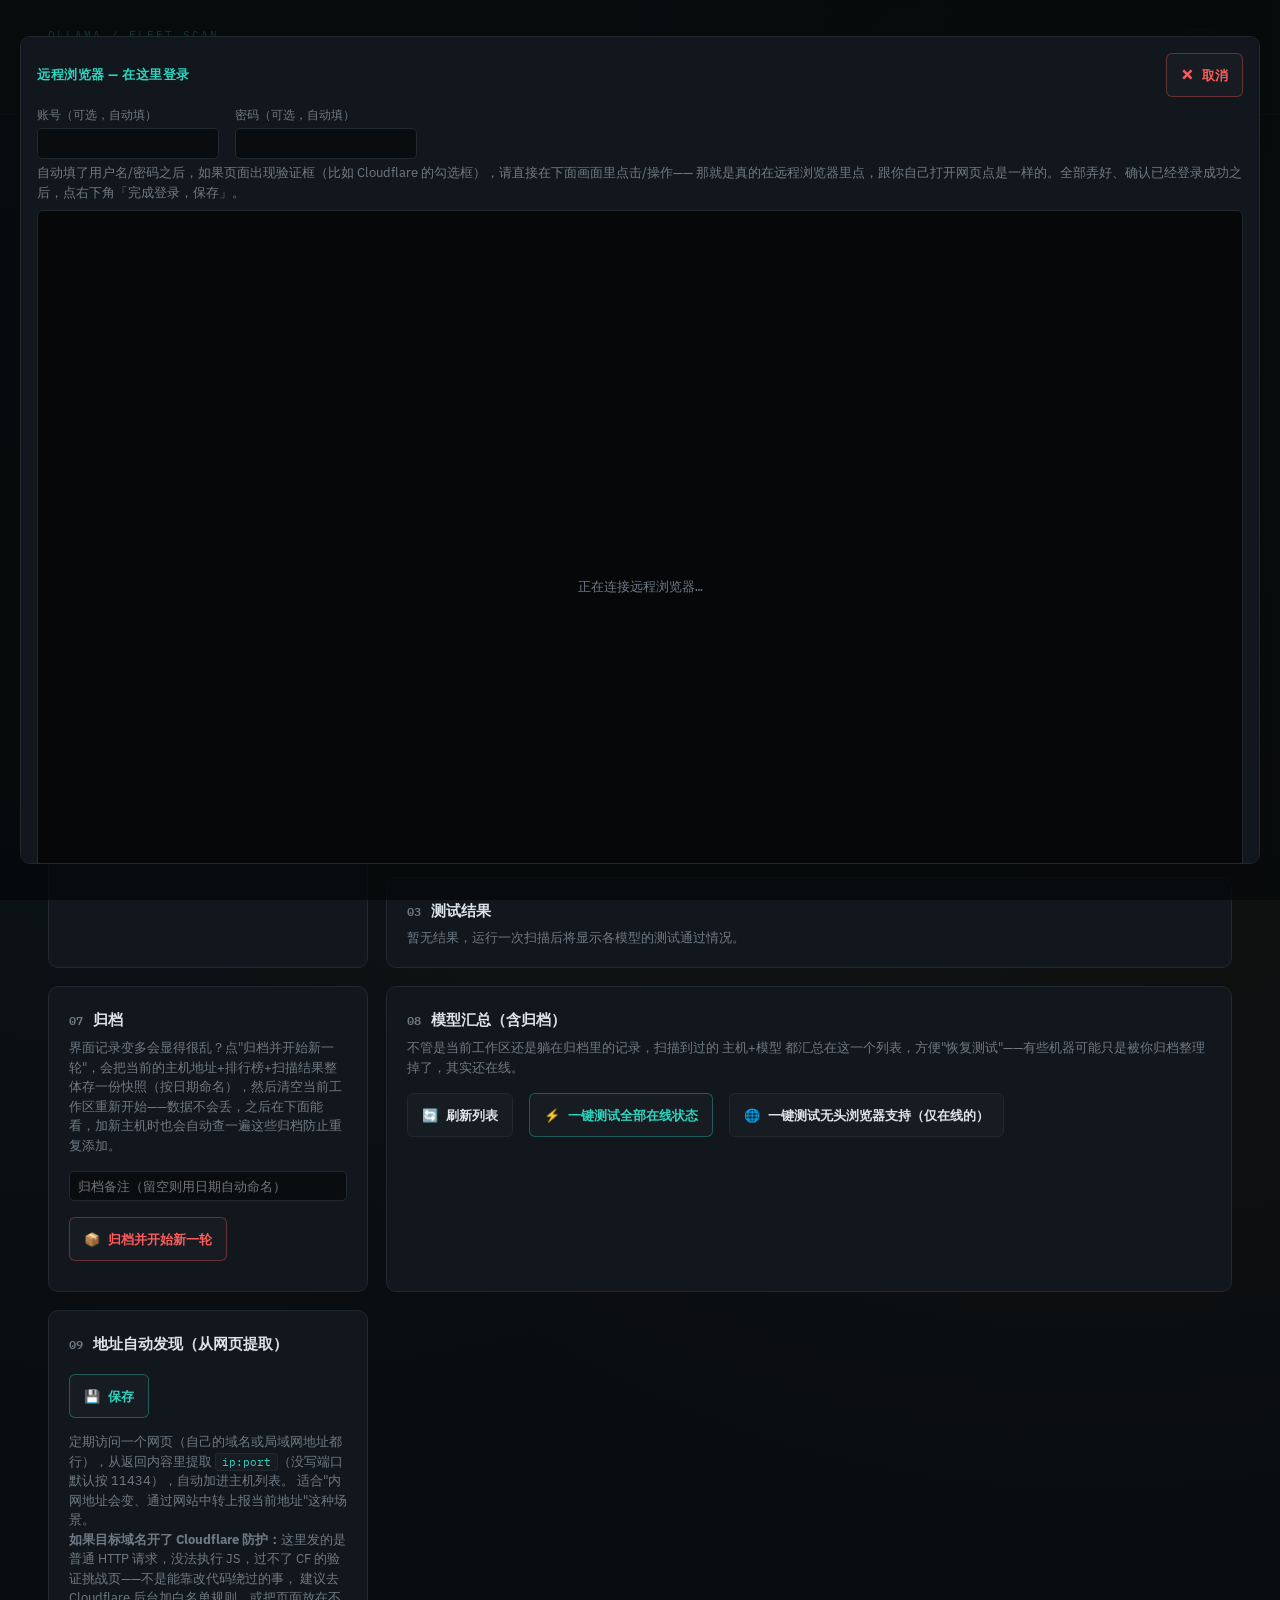
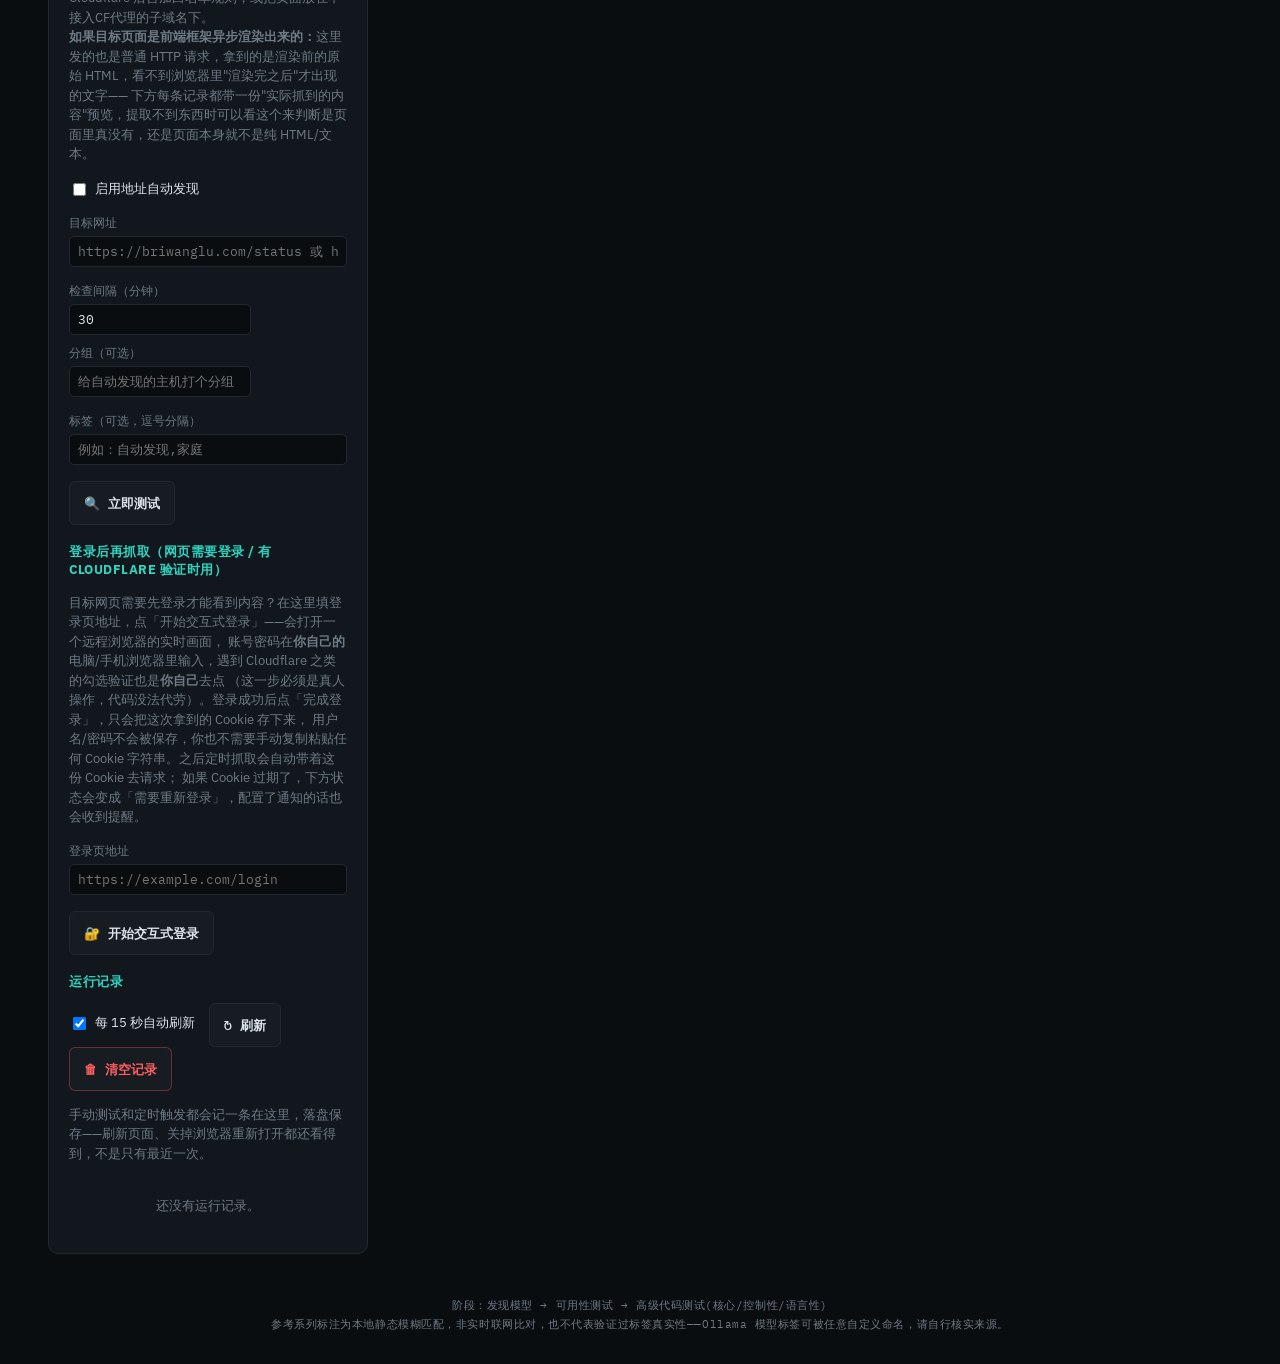
==== commit a25fcd7a: "Update code from zip" ====
--- a/static/index.html
+++ b/static/index.html
@@ -17,6 +17,7 @@
       <h1>集群扫描台</h1>
     </div>
     <div class="topbar__actions">
+      <a href="globe.html" class="btn" title="切换到地球可视化指挥中心视图（新界面，实验性，随时可以切回经典视图）">🛰 指挥中心视图</a>
       <button id="leaderboardToggle" class="btn btn--add">🏆 排行榜</button>
       <button id="auditToggle" class="btn" title="查看最近的操作记录">📜 审计日志</button>
       <button id="settingsToggle" class="btn" title="定时扫描与异常通知设置">⚙️ 设置</button>
@@ -41,6 +42,8 @@
 
       <div class="host-filter">
         <input type="text" id="hostTagFilter" class="host-form__input" placeholder="按标签筛选，例如：机房A（留空显示全部）" autocomplete="off" />
+        <button type="button" id="hostEnableAllBtn" class="btn">✅ 全部启用</button>
+        <button type="button" id="hostDisableAllBtn" class="btn">⛔ 全部禁用</button>
       </div>
 
       <form id="hostForm" class="host-form">
@@ -74,6 +77,8 @@
       <div id="hostFailedZone" class="host-failed-zone" hidden>
         <div class="host-failed-zone__head">
           <h3 class="host-failed-zone__title">⚠️ 失败区（最近一次扫描整链接不通，防止误连误加回来）</h3>
+          <button id="hostFailedEnableAllBtn" class="btn">✅ 全部启用</button>
+          <button id="hostFailedDisableAllBtn" class="btn">⛔ 全部禁用</button>
           <button id="hostFailedDeleteAllBtn" class="btn btn--danger">🗑 一键删除失败链接</button>
         </div>
         <ul id="hostFailedList" class="host-list"></ul>
@@ -115,6 +120,14 @@
         </div>
       </div>
 
+      <div class="concurrency">
+        <label class="settings-checkbox">
+          <input type="checkbox" id="enableHeadlessCheck" />
+          🌐 本次扫描包含"无头浏览器测试"
+          <span class="concurrency__hint">— 新增的测试类型，检测模型能否正确编排跳转/点击/取文本这类浏览器工具调用；比其它测试更耗时，默认不勾选。深度测试排行榜会多出对应分类。</span>
+        </label>
+      </div>
+
       <div id="log" class="log" role="log" aria-live="polite"></div>
     </section>
 
@@ -155,6 +168,7 @@
           <button type="button" class="lb-tab is-active" data-cat="core" role="tab">核心测试</button>
           <button type="button" class="lb-tab" data-cat="control" role="tab">控制性 (Agent工具调用)</button>
           <button type="button" class="lb-tab" data-cat="language" role="tab">语言性</button>
+          <button type="button" class="lb-tab" data-cat="headless" role="tab">🌐 无头浏览器</button>
         </div>
       </div>
 
@@ -394,6 +408,124 @@
         <button id="auditExportBtn" class="btn">⬇️ 导出为 CSV</button>
       </div>
     </section>
+
+    <!-- 归档 -->
+    <section class="panel" aria-labelledby="archiveTitle">
+      <h2 id="archiveTitle" class="panel__title"><span class="panel__index">07</span> 归档</h2>
+      <p class="panel__hint">界面记录变多会显得很乱？点"归档并开始新一轮"，会把当前的主机地址+排行榜+扫描结果整体存一份快照（按日期命名），然后清空当前工作区重新开始——数据不会丢，之后在下面能看，加新主机时也会自动查一遍这些归档防止重复添加。</p>
+      <div class="settings-row">
+        <input type="text" id="archiveLabelInput" class="settings-input" placeholder="归档备注（留空则用日期自动命名）" />
+        <button id="archiveCreateBtn" class="btn btn--danger">📦 归档并开始新一轮</button>
+      </div>
+      <div id="archiveList" class="share-token-list"></div>
+    </section>
+
+    <!-- 模型汇总 -->
+    <section class="panel" aria-labelledby="modelsAllTitle">
+      <h2 id="modelsAllTitle" class="panel__title"><span class="panel__index">08</span> 模型汇总（含归档）</h2>
+      <p class="panel__hint">不管是当前工作区还是躺在归档里的记录，扫描到过的 主机+模型 都汇总在这一个列表，方便"恢复测试"——有些机器可能只是被你归档整理掉了，其实还在线。</p>
+      <div class="settings-row">
+        <button id="modelsAllRefreshBtn" class="btn">🔄 刷新列表</button>
+        <button id="modelsAllQuickTestBtn" class="btn btn--add">⚡ 一键测试全部在线状态</button>
+        <button id="modelsAllHeadlessTestBtn" class="btn">🌐 一键测试无头浏览器支持（仅在线的）</button>
+      </div>
+      <div id="modelsAllList" class="lb-table"></div>
+    </section>
+    <!-- 地址自动发现 -->
+    <section class="panel" id="addressDiscoveryPanel" aria-labelledby="addressDiscoveryTitle">
+      <div class="console-head">
+        <h2 id="addressDiscoveryTitle" class="panel__title">
+          <span class="panel__index">09</span> 地址自动发现（从网页提取）
+        </h2>
+        <button id="adSaveBtn" class="btn btn--add">💾 保存</button>
+      </div>
+      <p class="panel__hint">
+        定期访问一个网页（自己的域名或局域网地址都行），从返回内容里提取 <code>ip:port</code>（没写端口默认按 11434），自动加进主机列表。
+        适合"内网地址会变、通过网站中转上报当前地址"这种场景。<br/>
+        <b>如果目标域名开了 Cloudflare 防护：</b>这里发的是普通 HTTP 请求，没法执行 JS，过不了 CF 的验证挑战页——不是能靠改代码绕过的事，
+        建议去 Cloudflare 后台加白名单规则，或把页面放在不接入CF代理的子域名下。<br/>
+        <b>如果目标页面是前端框架异步渲染出来的：</b>这里发的也是普通 HTTP 请求，拿到的是渲染前的原始 HTML，看不到浏览器里"渲染完之后"才出现的文字——
+        下方每条记录都带一份"实际抓到的内容"预览，提取不到东西时可以看这个来判断是页面里真没有，还是页面本身就不是纯 HTML/文本。
+      </p>
+      <div class="settings-row">
+        <label class="settings-checkbox"><input type="checkbox" id="adEnabled" /> 启用地址自动发现</label>
+        <label class="settings-field" style="flex:2;">目标网址
+          <input type="text" id="adUrl" placeholder="https://briwanglu.com/status 或 http://192.168.113.9" />
+        </label>
+        <label class="settings-field">检查间隔（分钟）
+          <input type="number" id="adInterval" min="5" value="30" />
+        </label>
+      </div>
+      <div class="settings-row">
+        <label class="settings-field">分组（可选）
+          <input type="text" id="adGroup" placeholder="给自动发现的主机打个分组" />
+        </label>
+        <label class="settings-field" style="flex:2;">标签（可选，逗号分隔）
+          <input type="text" id="adTags" placeholder="例如：自动发现,家庭" />
+        </label>
+        <button type="button" id="adTestBtn" class="btn">🔍 立即测试</button>
+      </div>
+      <div id="adStatus" class="panel__hint" style="margin-top:4px;"></div>
+
+      <div class="console-head" style="margin-top:18px;">
+        <h3 class="settings-block__title" style="margin:0;">登录后再抓取（网页需要登录 / 有 Cloudflare 验证时用）</h3>
+      </div>
+      <p class="panel__hint">
+        目标网页需要先登录才能看到内容？在这里填登录页地址，点「开始交互式登录」——会打开一个远程浏览器的实时画面，
+        账号密码在<b>你自己的</b>电脑/手机浏览器里输入，遇到 Cloudflare 之类的勾选验证也是<b>你自己</b>去点
+        （这一步必须是真人操作，代码没法代劳）。登录成功后点「完成登录」，只会把这次拿到的 Cookie 存下来，
+        用户名/密码不会被保存，你也不需要手动复制粘贴任何 Cookie 字符串。之后定时抓取会自动带着这份 Cookie 去请求；
+        如果 Cookie 过期了，下方状态会变成「需要重新登录」，配置了通知的话也会收到提醒。
+      </p>
+      <div class="settings-row">
+        <label class="settings-field" style="flex:2;">登录页地址
+          <input type="text" id="adLoginUrl" placeholder="https://example.com/login" />
+        </label>
+        <button type="button" id="adLoginStartBtn" class="btn">🔐 开始交互式登录</button>
+      </div>
+      <div id="adAuthStatus" class="panel__hint" style="margin-top:4px;"></div>
+
+      <div id="adLoginModal" class="ad-login-modal" hidden>
+        <div class="ad-login-modal__box">
+          <div class="console-head" style="margin-bottom:8px;">
+            <h3 class="settings-block__title" style="margin:0;">远程浏览器 — 在这里登录</h3>
+            <button type="button" id="adLoginCancelBtn" class="btn btn--danger">✕ 取消</button>
+          </div>
+          <div class="settings-row">
+            <label class="settings-field">账号（可选，自动填）
+              <input type="text" id="adLoginUsername" autocomplete="off" />
+            </label>
+            <label class="settings-field">密码（可选，自动填）
+              <input type="password" id="adLoginPassword" autocomplete="off" />
+            </label>
+          </div>
+          <p class="panel__hint" style="margin:4px 0 8px;">
+            自动填了用户名/密码之后，如果页面出现验证框（比如 Cloudflare 的勾选框），请直接在下面画面里点击/操作——
+            那就是真的在远程浏览器里点，跟你自己打开网页点是一样的。全部弄好、确认已经登录成功之后，点右下角「完成登录，保存」。
+          </p>
+          <div id="adLoginCanvasWrap" class="ad-login-canvas-wrap">
+            <canvas id="adLoginCanvas" width="1280" height="800"></canvas>
+            <div id="adLoginOverlayMsg" class="ad-login-overlay-msg">正在连接远程浏览器…</div>
+          </div>
+          <div class="console-head" style="margin-top:10px;">
+            <span id="adLoginModalStatus" class="panel__hint" style="margin:0;"></span>
+            <button type="button" id="adLoginFinishBtn" class="btn btn--add">✅ 完成登录，保存</button>
+          </div>
+        </div>
+      </div>
+
+      <div class="console-head" style="margin-top:18px;">
+        <h3 class="settings-block__title" style="margin:0;">运行记录</h3>
+        <div>
+          <label class="settings-checkbox" style="margin-right:10px;"><input type="checkbox" id="adLogAutoRefresh" checked /> 每 15 秒自动刷新</label>
+          <button id="adLogRefreshBtn" class="btn">↻ 刷新</button>
+          <button id="adLogClearBtn" class="btn btn--danger">🗑 清空记录</button>
+        </div>
+      </div>
+      <p class="panel__hint">手动测试和定时触发都会记一条在这里，落盘保存——刷新页面、关掉浏览器重新打开都还看得到，不是只有最近一次。</p>
+      <div id="adLogList" class="audit-list"></div>
+      <p id="adLogEmpty" class="host-empty">还没有运行记录。</p>
+    </section>
   </main>
 
   <footer class="footer">
--- a/static/style.css
+++ b/static/style.css
@@ -315,6 +315,10 @@
   color: var(--ink);
   transition: border-color 0.15s ease, color 0.15s ease, background 0.15s ease;
   white-space: nowrap;
+  text-decoration: none;
+  display: inline-flex;
+  align-items: center;
+  gap: 4px;
 }
 
 .btn:focus-visible {
@@ -1248,3 +1252,65 @@
 .host-failed-zone__title { font-size: 13px; color: var(--fail); margin: 0; }
 
 .lb-mode-toggle { display: flex; gap: 8px; margin-bottom: 10px; flex-wrap: wrap; }
+
+/* ===== 归档详情展开区 ===== */
+.archive-detail {
+  margin: -4px 0 8px 0;
+  padding: 8px 10px;
+  background: var(--void);
+  border: 1px solid var(--line);
+  border-radius: 6px;
+  max-height: 240px;
+  overflow-y: auto;
+}
+
+/* ===== 地址自动发现：交互式登录（远程浏览器画面）===== */
+.ad-login-modal {
+  position: fixed;
+  inset: 0;
+  z-index: 200;
+  background: rgba(6, 8, 10, 0.78);
+  display: flex;
+  align-items: center;
+  justify-content: center;
+  padding: 20px;
+}
+.ad-login-modal__box {
+  width: min(1320px, 100%);
+  max-height: 92vh;
+  overflow-y: auto;
+  background: var(--panel);
+  border: 1px solid var(--line);
+  border-radius: 10px;
+  padding: 16px;
+}
+.ad-login-canvas-wrap {
+  position: relative;
+  width: 100%;
+  max-width: 1280px;
+  margin: 0 auto;
+  aspect-ratio: 1280 / 800;
+  background: #000;
+  border: 1px solid var(--line);
+  border-radius: 6px;
+  overflow: hidden;
+}
+.ad-login-canvas-wrap canvas {
+  width: 100%;
+  height: 100%;
+  display: block;
+  cursor: pointer;
+}
+.ad-login-overlay-msg {
+  position: absolute;
+  inset: 0;
+  display: flex;
+  align-items: center;
+  justify-content: center;
+  color: var(--dim);
+  font-family: var(--font-mono);
+  font-size: 13px;
+  background: rgba(10, 13, 16, 0.55);
+  pointer-events: none;
+}
+.ad-login-overlay-msg[hidden] { display: none; }
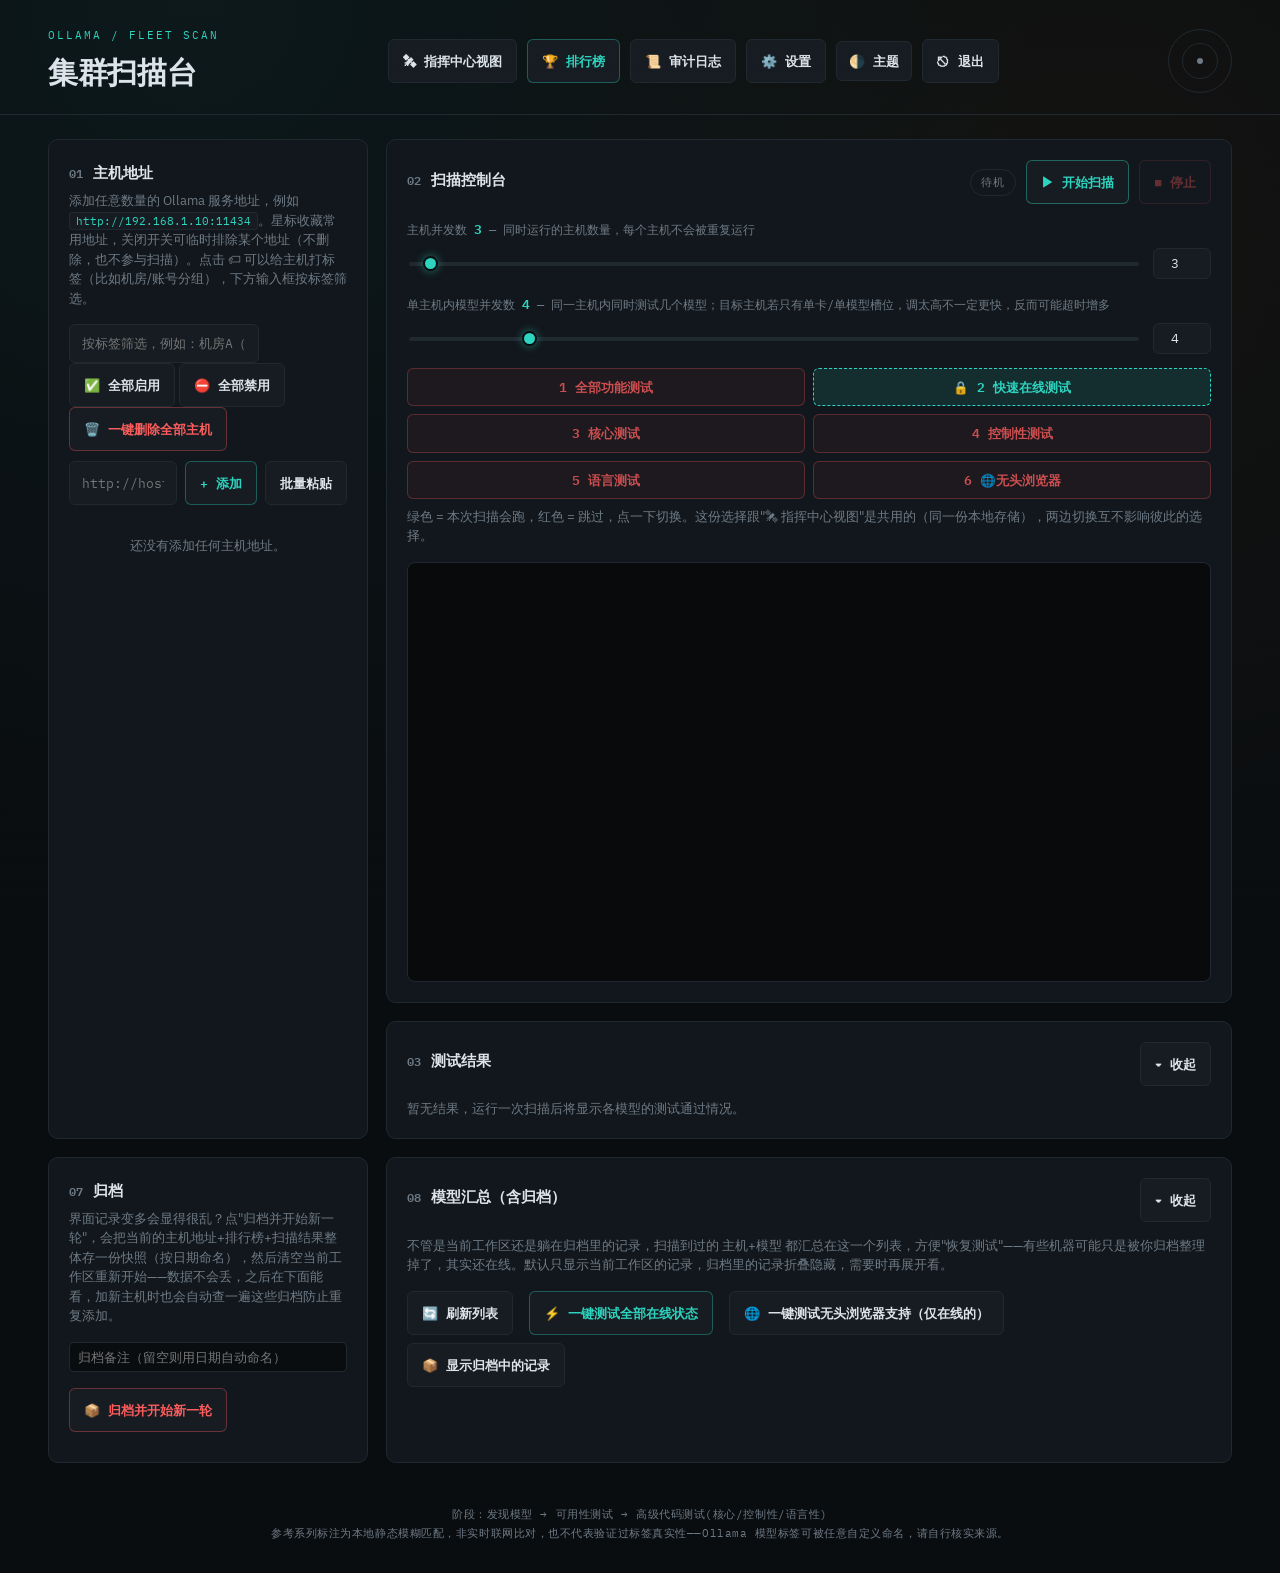
==== commit 9a244cc9: "Add files via upload" ====
--- a/static/index.html
+++ b/static/index.html
@@ -44,6 +44,7 @@
         <input type="text" id="hostTagFilter" class="host-form__input" placeholder="按标签筛选，例如：机房A（留空显示全部）" autocomplete="off" />
         <button type="button" id="hostEnableAllBtn" class="btn">✅ 全部启用</button>
         <button type="button" id="hostDisableAllBtn" class="btn">⛔ 全部禁用</button>
+        <button type="button" id="hostDeleteAllBtn" class="btn btn--danger" title="清空整个主机列表，不可撤销">🗑️ 一键删除全部主机</button>
       </div>
 
       <form id="hostForm" class="host-form">
@@ -120,22 +121,27 @@
         </div>
       </div>
 
-      <div class="concurrency">
-        <label class="settings-checkbox">
-          <input type="checkbox" id="enableHeadlessCheck" />
-          🌐 本次扫描包含"无头浏览器测试"
-          <span class="concurrency__hint">— 新增的测试类型，检测模型能否正确编排跳转/点击/取文本这类浏览器工具调用；比其它测试更耗时，默认不勾选。深度测试排行榜会多出对应分类。</span>
-        </label>
-      </div>
+      <div class="scan-toggle-grid">
+        <button type="button" class="scan-toggle" data-toggle="all" data-on="false">1 全部功能测试</button>
+        <button type="button" class="scan-toggle scan-toggle--locked" data-toggle="quick" data-on="true" title="点击查看为什么这个测试不能关闭">🔒 2 快速在线测试</button>
+        <button type="button" class="scan-toggle" data-toggle="core" data-on="false">3 核心测试</button>
+        <button type="button" class="scan-toggle" data-toggle="control" data-on="false">4 控制性测试</button>
+        <button type="button" class="scan-toggle" data-toggle="language" data-on="false">5 语言测试</button>
+        <button type="button" class="scan-toggle" data-toggle="headless" data-on="false">6 🌐无头浏览器</button>
+      </div>
+      <p class="panel__hint">绿色 = 本次扫描会跑，红色 = 跳过，点一下切换。这份选择跟"🛰 指挥中心视图"是共用的（同一份本地存储），两边切换互不影响彼此的选择。</p>
 
       <div id="log" class="log" role="log" aria-live="polite"></div>
     </section>
 
     <!-- 结果面板 -->
     <section class="panel panel--results" aria-labelledby="resultsTitle">
-      <h2 id="resultsTitle" class="panel__title">
-        <span class="panel__index">03</span> 测试结果
-      </h2>
+      <div class="console-head">
+        <h2 id="resultsTitle" class="panel__title">
+          <span class="panel__index">03</span> 测试结果
+        </h2>
+        <button type="button" id="resultsCollapseBtn" class="btn" title="收起/展开">▾ 收起</button>
+      </div>
       <div id="resultsBody" class="results-body">
         <p class="results-empty">暂无结果，运行一次扫描后将显示各模型的测试通过情况。</p>
       </div>
@@ -152,25 +158,9 @@
         <button id="lbExportMd" class="btn" title="导出为Markdown，方便发给别人看">⇩ 导出MD</button>
       </div>
       <p class="panel__hint">
-        三个维度分开排名：<strong>核心测试</strong>考代码正确性与速度；<strong>控制性</strong>用标准
-        tool-calling 协议（同 Hermes Agent / OpenClaw 驱动模型的方式）验证模型是否真的调用工具完成了文件读写，
-        而不是嘴上说说；<strong>语言性</strong>考纯文本输出是否严格符合格式/字数/关键词等客观要求。
-        每个维度内只有全部通过才参与排名（按总耗时升序），有失败项的只额外记录。
+        只测一件事：<strong>这个模型现在能不能正常用</strong>——真的往它身上发一次生成请求（不是只 ping 一下主机端口），
+        能正常回应就算"可用"，报错/超时/连不上都算"不可用"，按响应耗时从快到慢排序。
       </p>
-
-      <div class="lb-mode-toggle" role="tablist">
-        <button type="button" class="lb-tab is-active" data-mode="deep" role="tab">🔬 深度测试</button>
-        <button type="button" class="lb-tab" data-mode="quick" role="tab">⚡ 快速测试（仅检测在线/响应速度）</button>
-      </div>
-
-      <div id="lbDeepOnly">
-        <div class="lb-tabs" role="tablist">
-          <button type="button" class="lb-tab is-active" data-cat="core" role="tab">核心测试</button>
-          <button type="button" class="lb-tab" data-cat="control" role="tab">控制性 (Agent工具调用)</button>
-          <button type="button" class="lb-tab" data-cat="language" role="tab">语言性</button>
-          <button type="button" class="lb-tab" data-cat="headless" role="tab">🌐 无头浏览器</button>
-        </div>
-      </div>
 
       <div class="leaderboard-layout">
         <!-- 左侧：已添加链接 + 每个模型的连通性状态 -->
@@ -191,32 +181,15 @@
         <!-- 右侧：排行榜表格 -->
         <div class="lb-main">
           <div class="lb-section">
-            <h3 id="lbRankedTitle" class="lb-section__title">排行榜（全部通过）</h3>
+            <h3 id="lbRankedTitle" class="lb-section__title">排行榜（可用）</h3>
             <div id="lbRanked" class="lb-table">
               <p class="results-empty">暂无排名数据。</p>
             </div>
           </div>
           <div class="lb-section">
-            <h3 class="lb-section__title">失败记录（不参与排名）</h3>
+            <h3 class="lb-section__title">不可用</h3>
             <div id="lbFailed" class="lb-table">
-              <p class="results-empty">暂无失败记录。</p>
-            </div>
-          </div>
-
-          <div class="lb-section" id="lbTrendSection">
-            <h3 class="lb-section__title">历史趋势（当前分类）</h3>
-            <div class="settings-row">
-              <label class="settings-field">时间范围
-                <select id="trendRangeSelect">
-                  <option value="30">最近30天</option>
-                  <option value="90" selected>最近90天</option>
-                  <option value="180">最近180天</option>
-                  <option value="0">全部</option>
-                </select>
-              </label>
-            </div>
-            <div id="trendChart" class="trend-chart">
-              <p class="results-empty">暂无历史趋势数据，跑几次扫描后会自动出现。</p>
+              <p class="results-empty">暂无记录。</p>
             </div>
           </div>
         </div>
@@ -260,6 +233,35 @@
             <input type="number" id="schedModelConcurrency" min="1" max="20" value="4" />
           </label>
         </div>
+      </div>
+
+      <div class="settings-block">
+        <h3 class="settings-block__title">地址自动发现（从网页提取）</h3>
+        <p class="panel__hint">
+          定期访问一个网页（自己的域名或局域网地址都行），从返回内容里提取 <code>ip:port</code>（没写端口默认按 11434），自动加进主机列表。
+          适合"内网地址会变、通过网站中转上报当前地址"这种场景。<br/>
+          <b>如果目标域名开了 Cloudflare 防护：</b>这里发的是普通 HTTP 请求，没法执行 JS，过不了 CF 的验证挑战页——这不是能靠改代码绕过的事。
+          建议去 Cloudflare 后台给本服务器出口IP或这个路径加一条"跳过安全检查"的规则，或者把这个页面放在一个不接入CF代理（DNS-only/灰色云朵）的子域名下。
+        </p>
+        <div class="settings-row">
+          <label class="settings-checkbox"><input type="checkbox" id="adEnabled" /> 启用地址自动发现</label>
+          <label class="settings-field" style="flex:2;">目标网址
+            <input type="text" id="adUrl" placeholder="https://briwanglu.com/status 或 http://192.168.113.9" />
+          </label>
+          <label class="settings-field">检查间隔（分钟）
+            <input type="number" id="adInterval" min="5" value="30" />
+          </label>
+        </div>
+        <div class="settings-row">
+          <label class="settings-field">分组（可选）
+            <input type="text" id="adGroup" placeholder="给自动发现的主机打个分组" />
+          </label>
+          <label class="settings-field" style="flex:2;">标签（可选，逗号分隔）
+            <input type="text" id="adTags" placeholder="例如：自动发现,家庭" />
+          </label>
+          <button type="button" id="adTestBtn" class="btn">🔍 立即测试</button>
+        </div>
+        <div id="adStatus" class="panel__hint" style="margin-top:4px;"></div>
       </div>
 
       <div class="settings-block">
@@ -422,109 +424,20 @@
 
     <!-- 模型汇总 -->
     <section class="panel" aria-labelledby="modelsAllTitle">
-      <h2 id="modelsAllTitle" class="panel__title"><span class="panel__index">08</span> 模型汇总（含归档）</h2>
-      <p class="panel__hint">不管是当前工作区还是躺在归档里的记录，扫描到过的 主机+模型 都汇总在这一个列表，方便"恢复测试"——有些机器可能只是被你归档整理掉了，其实还在线。</p>
-      <div class="settings-row">
-        <button id="modelsAllRefreshBtn" class="btn">🔄 刷新列表</button>
-        <button id="modelsAllQuickTestBtn" class="btn btn--add">⚡ 一键测试全部在线状态</button>
-        <button id="modelsAllHeadlessTestBtn" class="btn">🌐 一键测试无头浏览器支持（仅在线的）</button>
-      </div>
-      <div id="modelsAllList" class="lb-table"></div>
-    </section>
-    <!-- 地址自动发现 -->
-    <section class="panel" id="addressDiscoveryPanel" aria-labelledby="addressDiscoveryTitle">
-      <div class="console-head">
-        <h2 id="addressDiscoveryTitle" class="panel__title">
-          <span class="panel__index">09</span> 地址自动发现（从网页提取）
-        </h2>
-        <button id="adSaveBtn" class="btn btn--add">💾 保存</button>
-      </div>
-      <p class="panel__hint">
-        定期访问一个网页（自己的域名或局域网地址都行），从返回内容里提取 <code>ip:port</code>（没写端口默认按 11434），自动加进主机列表。
-        适合"内网地址会变、通过网站中转上报当前地址"这种场景。<br/>
-        <b>如果目标域名开了 Cloudflare 防护：</b>这里发的是普通 HTTP 请求，没法执行 JS，过不了 CF 的验证挑战页——不是能靠改代码绕过的事，
-        建议去 Cloudflare 后台加白名单规则，或把页面放在不接入CF代理的子域名下。<br/>
-        <b>如果目标页面是前端框架异步渲染出来的：</b>这里发的也是普通 HTTP 请求，拿到的是渲染前的原始 HTML，看不到浏览器里"渲染完之后"才出现的文字——
-        下方每条记录都带一份"实际抓到的内容"预览，提取不到东西时可以看这个来判断是页面里真没有，还是页面本身就不是纯 HTML/文本。
-      </p>
-      <div class="settings-row">
-        <label class="settings-checkbox"><input type="checkbox" id="adEnabled" /> 启用地址自动发现</label>
-        <label class="settings-field" style="flex:2;">目标网址
-          <input type="text" id="adUrl" placeholder="https://briwanglu.com/status 或 http://192.168.113.9" />
-        </label>
-        <label class="settings-field">检查间隔（分钟）
-          <input type="number" id="adInterval" min="5" value="30" />
-        </label>
-      </div>
-      <div class="settings-row">
-        <label class="settings-field">分组（可选）
-          <input type="text" id="adGroup" placeholder="给自动发现的主机打个分组" />
-        </label>
-        <label class="settings-field" style="flex:2;">标签（可选，逗号分隔）
-          <input type="text" id="adTags" placeholder="例如：自动发现,家庭" />
-        </label>
-        <button type="button" id="adTestBtn" class="btn">🔍 立即测试</button>
-      </div>
-      <div id="adStatus" class="panel__hint" style="margin-top:4px;"></div>
-
-      <div class="console-head" style="margin-top:18px;">
-        <h3 class="settings-block__title" style="margin:0;">登录后再抓取（网页需要登录 / 有 Cloudflare 验证时用）</h3>
-      </div>
-      <p class="panel__hint">
-        目标网页需要先登录才能看到内容？在这里填登录页地址，点「开始交互式登录」——会打开一个远程浏览器的实时画面，
-        账号密码在<b>你自己的</b>电脑/手机浏览器里输入，遇到 Cloudflare 之类的勾选验证也是<b>你自己</b>去点
-        （这一步必须是真人操作，代码没法代劳）。登录成功后点「完成登录」，只会把这次拿到的 Cookie 存下来，
-        用户名/密码不会被保存，你也不需要手动复制粘贴任何 Cookie 字符串。之后定时抓取会自动带着这份 Cookie 去请求；
-        如果 Cookie 过期了，下方状态会变成「需要重新登录」，配置了通知的话也会收到提醒。
-      </p>
-      <div class="settings-row">
-        <label class="settings-field" style="flex:2;">登录页地址
-          <input type="text" id="adLoginUrl" placeholder="https://example.com/login" />
-        </label>
-        <button type="button" id="adLoginStartBtn" class="btn">🔐 开始交互式登录</button>
-      </div>
-      <div id="adAuthStatus" class="panel__hint" style="margin-top:4px;"></div>
-
-      <div id="adLoginModal" class="ad-login-modal" hidden>
-        <div class="ad-login-modal__box">
-          <div class="console-head" style="margin-bottom:8px;">
-            <h3 class="settings-block__title" style="margin:0;">远程浏览器 — 在这里登录</h3>
-            <button type="button" id="adLoginCancelBtn" class="btn btn--danger">✕ 取消</button>
-          </div>
-          <div class="settings-row">
-            <label class="settings-field">账号（可选，自动填）
-              <input type="text" id="adLoginUsername" autocomplete="off" />
-            </label>
-            <label class="settings-field">密码（可选，自动填）
-              <input type="password" id="adLoginPassword" autocomplete="off" />
-            </label>
-          </div>
-          <p class="panel__hint" style="margin:4px 0 8px;">
-            自动填了用户名/密码之后，如果页面出现验证框（比如 Cloudflare 的勾选框），请直接在下面画面里点击/操作——
-            那就是真的在远程浏览器里点，跟你自己打开网页点是一样的。全部弄好、确认已经登录成功之后，点右下角「完成登录，保存」。
-          </p>
-          <div id="adLoginCanvasWrap" class="ad-login-canvas-wrap">
-            <canvas id="adLoginCanvas" width="1280" height="800"></canvas>
-            <div id="adLoginOverlayMsg" class="ad-login-overlay-msg">正在连接远程浏览器…</div>
-          </div>
-          <div class="console-head" style="margin-top:10px;">
-            <span id="adLoginModalStatus" class="panel__hint" style="margin:0;"></span>
-            <button type="button" id="adLoginFinishBtn" class="btn btn--add">✅ 完成登录，保存</button>
-          </div>
-        </div>
-      </div>
-
-      <div class="console-head" style="margin-top:18px;">
-        <h3 class="settings-block__title" style="margin:0;">运行记录</h3>
-        <div>
-          <label class="settings-checkbox" style="margin-right:10px;"><input type="checkbox" id="adLogAutoRefresh" checked /> 每 15 秒自动刷新</label>
-          <button id="adLogRefreshBtn" class="btn">↻ 刷新</button>
-          <button id="adLogClearBtn" class="btn btn--danger">🗑 清空记录</button>
-        </div>
-      </div>
-      <p class="panel__hint">手动测试和定时触发都会记一条在这里，落盘保存——刷新页面、关掉浏览器重新打开都还看得到，不是只有最近一次。</p>
-      <div id="adLogList" class="audit-list"></div>
-      <p id="adLogEmpty" class="host-empty">还没有运行记录。</p>
+      <div class="console-head">
+        <h2 id="modelsAllTitle" class="panel__title"><span class="panel__index">08</span> 模型汇总（含归档）</h2>
+        <button type="button" id="modelsAllCollapseBtn" class="btn" title="收起/展开">▾ 收起</button>
+      </div>
+      <div id="modelsAllBody">
+        <p class="panel__hint">不管是当前工作区还是躺在归档里的记录，扫描到过的 主机+模型 都汇总在这一个列表，方便"恢复测试"——有些机器可能只是被你归档整理掉了，其实还在线。默认只显示当前工作区的记录，归档里的记录折叠隐藏，需要时再展开看。</p>
+        <div class="settings-row">
+          <button id="modelsAllRefreshBtn" class="btn">🔄 刷新列表</button>
+          <button id="modelsAllQuickTestBtn" class="btn btn--add">⚡ 一键测试全部在线状态</button>
+          <button id="modelsAllHeadlessTestBtn" class="btn">🌐 一键测试无头浏览器支持（仅在线的）</button>
+        </div>
+        <div id="modelsAllList" class="lb-table"></div>
+        <button type="button" id="modelsAllShowArchivedBtn" class="btn" style="margin-top:8px;">📦 显示归档中的记录</button>
+      </div>
     </section>
   </main>
 
--- a/static/style.css
+++ b/static/style.css
@@ -569,6 +569,43 @@
 .status-pill--stopping { color: var(--fail); border-color: rgba(251,93,93,0.4); background: rgba(251,93,93,0.08); }
 .status-pill--done { color: var(--signal); border-color: rgba(45,212,191,0.4); background: rgba(45,212,191,0.08); }
 
+/* ===== 扫描测试项开关（1-6，与指挥中心视图共用同一份本地存储） ===== */
+
+.scan-toggle-grid {
+  display: grid;
+  grid-template-columns: 1fr 1fr;
+  gap: 8px;
+  margin-bottom: 8px;
+}
+.scan-toggle {
+  font-family: var(--font-mono);
+  font-size: 12.5px;
+  font-weight: 600;
+  border-radius: 6px;
+  border: 1px solid;
+  padding: 10px 8px;
+  cursor: pointer;
+  text-align: center;
+  transition: all 0.15s ease;
+  line-height: 1.3;
+  background: var(--panel-raised);
+}
+.scan-toggle[data-on="true"] {
+  background: rgba(45,212,191,0.12);
+  border-color: var(--signal);
+  color: var(--signal);
+}
+.scan-toggle[data-on="false"] {
+  background: rgba(251,93,93,0.06);
+  border-color: rgba(251,93,93,0.35);
+  color: var(--fail);
+  opacity: 0.8;
+}
+.scan-toggle--locked {
+  cursor: help;
+  border-style: dashed;
+}
+
 .log {
   background: #080A0C;
   border: 1px solid var(--line);
@@ -687,6 +724,7 @@
 }
 
 .results-body { display: flex; flex-direction: column; gap: 14px; }
+.results-body[hidden] { display: none; }
 
 .result-card {
   border: 1px solid var(--line);
@@ -1263,54 +1301,3 @@
   max-height: 240px;
   overflow-y: auto;
 }
-
-/* ===== 地址自动发现：交互式登录（远程浏览器画面）===== */
-.ad-login-modal {
-  position: fixed;
-  inset: 0;
-  z-index: 200;
-  background: rgba(6, 8, 10, 0.78);
-  display: flex;
-  align-items: center;
-  justify-content: center;
-  padding: 20px;
-}
-.ad-login-modal__box {
-  width: min(1320px, 100%);
-  max-height: 92vh;
-  overflow-y: auto;
-  background: var(--panel);
-  border: 1px solid var(--line);
-  border-radius: 10px;
-  padding: 16px;
-}
-.ad-login-canvas-wrap {
-  position: relative;
-  width: 100%;
-  max-width: 1280px;
-  margin: 0 auto;
-  aspect-ratio: 1280 / 800;
-  background: #000;
-  border: 1px solid var(--line);
-  border-radius: 6px;
-  overflow: hidden;
-}
-.ad-login-canvas-wrap canvas {
-  width: 100%;
-  height: 100%;
-  display: block;
-  cursor: pointer;
-}
-.ad-login-overlay-msg {
-  position: absolute;
-  inset: 0;
-  display: flex;
-  align-items: center;
-  justify-content: center;
-  color: var(--dim);
-  font-family: var(--font-mono);
-  font-size: 13px;
-  background: rgba(10, 13, 16, 0.55);
-  pointer-events: none;
-}
-.ad-login-overlay-msg[hidden] { display: none; }
